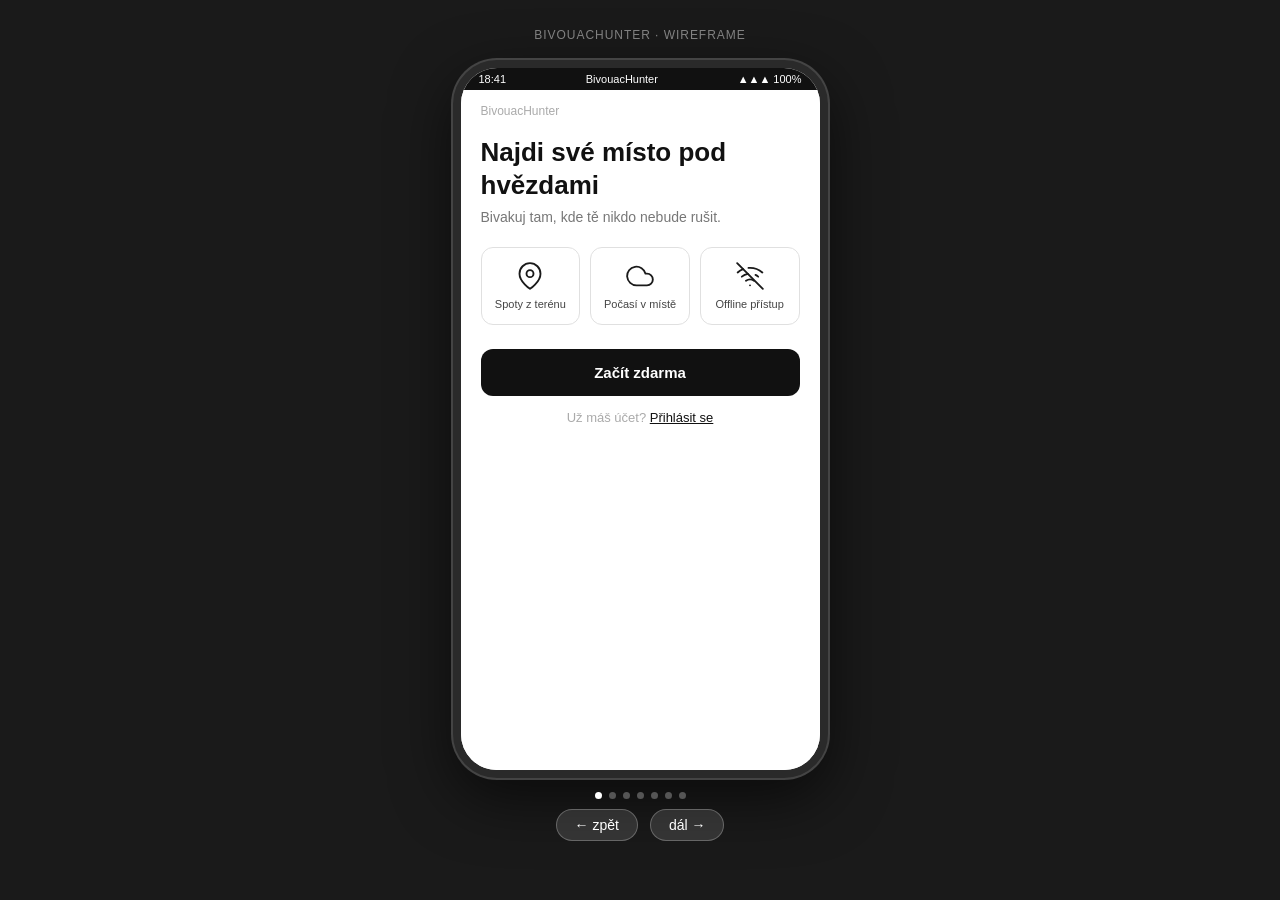
==== index.html @ 7c3c5cc4 "Add index.html for GitHub Pages" ====
<!DOCTYPE html>
<html lang="cs">
<head>
<meta charset="utf-8">
<meta name="viewport" content="width=device-width, initial-scale=1.0, maximum-scale=1.0, user-scalable=no">
<title>BivouacHunter – wireframe</title>
<style>
:root{--map-bg:url("[data-uri]");}

*{box-sizing:border-box;margin:0;padding:0;font-family:-apple-system,BlinkMacSystemFont,sans-serif;}
body{background:#1a1a1a;display:flex;flex-direction:column;align-items:center;padding:28px 16px 40px;}
h1{color:#fff;font-size:12px;font-weight:400;letter-spacing:.08em;text-transform:uppercase;margin-bottom:18px;opacity:.45;}
.phone{width:375px;border-radius:44px;border:8px solid #2a2a2a;box-shadow:0 0 0 2px #444,0 20px 60px rgba(0,0,0,.6);overflow:hidden;background:#fff;}
.sb{background:#111;color:#fff;font-size:11px;display:flex;justify-content:space-between;padding:5px 18px;}
.wrap{overflow:hidden;width:359px;height:680px;position:relative;}
.slides{position:relative;width:359px;height:680px;}
.sl{width:359px;height:680px;position:absolute;top:0;left:0;overflow:hidden;background:#fff;opacity:0;pointer-events:none;transition:opacity .3s ease;}
/* bottom nav */
.bnav{position:absolute;bottom:0;left:0;right:0;background:rgba(255,255,255,.97);backdrop-filter:blur(8px);border-top:.5px solid #e0e0e0;display:flex;justify-content:space-around;align-items:center;padding:8px 0 16px;z-index:50;}
.ni{display:flex;flex-direction:column;align-items:center;gap:3px;font-size:10px;color:#bbb;cursor:pointer;}
.ni.active{color:#1a1a1a;}
.ni svg{stroke:currentColor;fill:none;}
/* S1 onboarding */
.tbar{padding:14px 20px 0;font-size:12px;color:#aaa;}
.hero{font-size:26px;font-weight:700;color:#111;padding:18px 20px 8px;line-height:1.25;}
.sub{font-size:14px;color:#777;padding:0 20px 22px;}
.fcards{display:flex;gap:10px;padding:0 20px 24px;}
.fc{flex:1;border:.5px solid #e0e0e0;border-radius:12px;padding:14px 10px;display:flex;flex-direction:column;align-items:center;gap:8px;font-size:11px;color:#444;text-align:center;}
.fc svg{stroke:#1a1a1a;fill:none;stroke-width:1.6;stroke-linecap:round;stroke-linejoin:round;}
.bmain{margin:0 20px;background:#111;color:#fff;border-radius:12px;padding:15px;text-align:center;font-size:15px;font-weight:600;cursor:pointer;}
.lhint{text-align:center;font-size:13px;color:#aaa;padding:14px;}
.lhint a{color:#111;text-decoration:underline;cursor:pointer;}
/* S2 registrace */
.shd{padding:16px 20px 6px;display:flex;align-items:center;gap:10px;}
.shd svg{stroke:#1a1a1a;fill:none;stroke-width:1.6;stroke-linecap:round;stroke-linejoin:round;cursor:pointer;}
.stitle{font-size:22px;font-weight:700;color:#111;padding:4px 20px 6px;}
.shint{font-size:13px;color:#888;padding:0 20px 16px;}
.fi{margin:0 20px 12px;}
.fi label{font-size:11px;color:#888;display:block;margin-bottom:4px;}
.fi input{width:100%;border:.5px solid #ddd;border-radius:10px;padding:11px 14px;font-size:14px;color:#111;background:#fafafa;}
.divd{display:flex;align-items:center;gap:10px;margin:12px 20px;font-size:12px;color:#bbb;}
.divd::before,.divd::after{content:'';flex:1;height:.5px;background:#e8e8e8;}
.bgoog{margin:0 20px;border:.5px solid #ddd;border-radius:12px;padding:12px;text-align:center;font-size:14px;color:#333;cursor:pointer;}
/* S3 mapa */
.mbg{position:absolute;inset:0;background-image:url('[data-uri]');background-size:cover;background-position:center;}
.radar-layer{position:absolute;inset:0;pointer-events:none;display:none;z-index:4;background-image:url('[data-uri]');background-size:cover;background-position:center;opacity:0.75;}
.vetr-layer{position:absolute;inset:0;pointer-events:none;display:none;z-index:4;overflow:hidden;}
.vetr-layer svg{position:absolute;inset:0;width:100%;height:100%;}
@keyframes flow{0%{stroke-dashoffset:60}100%{stroke-dashoffset:0}}
.fl{stroke:rgba(255,255,255,0.55);stroke-width:1.2;fill:none;stroke-dasharray:8 52;animation:flow 1.8s linear infinite;}
.ibtn{width:34px;height:34px;border-radius:50%;background:#fff;border:.5px solid #ddd;display:flex;align-items:center;justify-content:center;font-size:15px;cursor:pointer;}
.lbtn{position:absolute;top:8px;left:12px;background:#fff;border:.5px solid #ccc;border-radius:8px;padding:5px 10px;font-size:12px;cursor:pointer;display:flex;align-items:center;gap:5px;box-shadow:0 2px 6px rgba(0,0,0,.12);z-index:10;}
.lpanel{position:absolute;top:90px;left:12px;background:#fff;border:.5px solid #ccc;border-radius:10px;padding:8px 12px;width:190px;z-index:20;box-shadow:0 4px 12px rgba(0,0,0,.15);display:none;}
.lpanel.open{display:block;}
.lr{display:flex;align-items:center;gap:8px;padding:5px 0;border-bottom:.5px solid #eee;font-size:12px;color:#333;}
.lr:last-child{border-bottom:none;}
.lr label{flex:1;cursor:pointer;}
.ld{width:10px;height:10px;border-radius:2px;flex-shrink:0;}
.sos{position:absolute;bottom:158px;right:12px;background:#c0392b;color:#fff;font-size:12px;font-weight:700;padding:8px 14px;border-radius:20px;box-shadow:0 2px 8px rgba(192,57,43,.5);cursor:pointer;z-index:10;}
.sm{position:absolute;width:18px;height:18px;background:#2d7a2d;border-radius:3px;border:2.5px solid #fff;cursor:pointer;box-shadow:0 2px 6px rgba(0,0,0,.3);z-index:5;transition:transform .1s;}
.sm:hover,.sm.active{transform:scale(1.25);filter:brightness(.75);}
.hm{position:absolute;width:20px;height:20px;background:#c0392b;border-radius:50%;border:2px solid #fff;display:none;align-items:center;justify-content:center;color:#fff;font-size:13px;font-weight:700;box-shadow:0 2px 6px rgba(0,0,0,.3);z-index:5;}
.chips{position:absolute;bottom:70px;left:0;right:0;padding:0 12px;display:flex;gap:6px;overflow-x:auto;z-index:10;}
.chips::-webkit-scrollbar{display:none;}
.ch{background:#fff;border:.5px solid #ccc;border-radius:16px;padding:5px 11px;font-size:11px;white-space:nowrap;box-shadow:0 1px 4px rgba(0,0,0,.1);cursor:pointer;display:flex;align-items:center;gap:4px;}
.ch.active{background:#2c2c2a;color:#fff;border-color:#2c2c2a;}
.chd{width:7px;height:7px;border-radius:50%;background:#2d7a2d;}

/* SOS bottom sheet */
.sos-sheet{position:absolute;bottom:0;left:0;right:0;background:#fff;border-radius:18px 18px 0 0;box-shadow:0 -6px 32px rgba(0,0,0,.28);z-index:60;transform:translateY(100%);transition:transform .3s cubic-bezier(.4,0,.2,1);}
.sos-sheet.open{transform:translateY(0);}
.sos-overlay{position:absolute;inset:0;background:rgba(0,0,0,.35);z-index:55;display:none;}
.sos-overlay.open{display:block;}
.sos-handle{width:36px;height:4px;background:#ddd;border-radius:2px;margin:10px auto 0;}
.sos-head{padding:12px 20px 4px;text-align:center;}
.sos-title{font-size:17px;font-weight:700;color:#c0392b;}
.sos-sub{font-size:12px;color:#888;margin-top:2px;}
.sos-contact{background:#fef3f3;border-radius:10px;margin:10px 16px 0;padding:10px 14px;display:flex;align-items:center;gap:10px;border:.5px solid #f5c6c6;}
.sos-contact-icon{font-size:22px;}
.sos-contact-text{font-size:12px;color:#555;line-height:1.45;}
.sos-contact-name{font-weight:700;color:#222;font-size:13px;}
.sos-actions{display:flex;flex-direction:column;gap:10px;padding:14px 16px 12px;}
.sos-btn{border-radius:14px;padding:14px 16px;display:flex;align-items:center;gap:14px;cursor:pointer;border:none;width:100%;text-align:left;}
.sos-btn-primary{background:#c0392b;color:#fff;}
.sos-btn-secondary{background:#f2f2f4;color:#1a1a1a;}
.sos-btn-icon{font-size:22px;flex-shrink:0;}
.sos-btn-content{}
.sos-btn-title{font-size:14px;font-weight:700;}
.sos-btn-desc{font-size:11px;opacity:.72;margin-top:1px;}
.sos-close{text-align:center;padding:0 16px 16px;}
.sos-close-btn{font-size:13px;color:#888;cursor:pointer;padding:8px 20px;border:.5px solid #e0e0e0;border-radius:20px;display:inline-block;}

/* S4 spot detail */
.mbgd{position:absolute;inset:0;background-image:var(--map-bg);background-size:cover;background-position:center;filter:brightness(.7);}
.sheet{position:absolute;bottom:138px;left:0;right:0;background:#fff;border-radius:18px 18px 0 0;box-shadow:0 -4px 24px rgba(0,0,0,.2);z-index:40;padding:0 0 8px;overflow-y:auto;max-height:460px;scrollbar-width:none;-ms-overflow-style:none;}
.sheet::-webkit-scrollbar{display:none;}
.shandle{width:36px;height:4px;background:#ddd;border-radius:2px;margin:10px auto 0;}
.shdr{padding:10px 16px 8px;}
.sco{font-size:14px;font-weight:700;color:#1a1a1a;display:flex;align-items:center;gap:8px;flex-wrap:wrap;}
.stp{font-size:12px;color:#888;}
.vb{width:28px;height:28px;border-radius:50%;background:#2563eb;color:#fff;font-size:11px;font-weight:700;display:flex;align-items:center;justify-content:center;margin-left:auto;flex-shrink:0;}
.ste{padding:0 16px 10px;border-bottom:.5px solid #eee;font-size:13px;color:#333;line-height:1.75;}
.swe{padding:10px 16px;border-bottom:.5px solid #eee;}
.wr{display:flex;align-items:center;font-size:12px;color:#333;padding:3px 0;gap:2px;}
.wt{color:#2a7a2a;width:36px;flex-shrink:0;}
.wi{width:22px;text-align:center;font-size:14px;}
.wtp{width:36px;}
.ww{flex:1;font-size:11px;color:#555;}
.wp{font-size:11px;color:#555;}
.slg{padding:10px 16px 6px;border-bottom:.5px solid #eee;display:flex;align-items:flex-start;gap:8px;font-size:12px;color:#333;line-height:1.5;}
.ll{color:#2563eb;text-decoration:underline;}
.slope-ideal{color:#1a6b1a;font-weight:600;}
.slope-good{color:#4a9a2a;font-weight:600;}
.slope-emergency{color:#8a8a00;font-weight:600;}
.sac{padding:10px 16px 0;display:flex;align-items:center;gap:8px;}
.bsave{font-size:13px;color:#2563eb;cursor:pointer;text-decoration:underline;}
.bback{margin-left:auto;font-size:12px;color:#888;cursor:pointer;padding:4px 10px;border:.5px solid #ddd;border-radius:6px;}
/* S5 profil */
.s5bg{background:#fafafa;}
.phdr{background:#fff;padding:20px 20px 16px;border-bottom:.5px solid #eee;}
.avrow{display:flex;align-items:center;gap:14px;margin-bottom:6px;}
.av{width:56px;height:56px;border-radius:50%;background:#2563eb;color:#fff;font-size:20px;font-weight:700;display:flex;align-items:center;justify-content:center;}
.pname{font-size:18px;font-weight:700;color:#111;}
.psub{font-size:13px;color:#888;}
.psec{background:#fff;margin-top:10px;border-top:.5px solid #eee;border-bottom:.5px solid #eee;}
.mi{display:flex;align-items:center;gap:12px;padding:13px 20px;border-bottom:.5px solid #f0f0f0;font-size:14px;color:#222;cursor:pointer;}
.mi:last-child{border-bottom:none;}
.mi svg{stroke:#888;fill:none;stroke-width:1.6;stroke-linecap:round;stroke-linejoin:round;flex-shrink:0;}
.mi .ar{margin-left:auto;color:#ccc;font-size:16px;}
.miout{color:#c0392b;}
.miout svg{stroke:#c0392b;}
/* nav dots */
.dots{display:flex;gap:7px;margin-top:14px;}
.d{width:7px;height:7px;border-radius:50%;background:#555;cursor:pointer;transition:background .2s;}
.d.active{background:#fff;}
.arrows{display:flex;gap:12px;margin-top:10px;}
.ar2{background:rgba(255,255,255,.12);border:.5px solid rgba(255,255,255,.25);color:#fff;font-size:14px;padding:7px 18px;border-radius:20px;cursor:pointer;}
.ar2:hover{background:rgba(255,255,255,.22);}

/* S3 počasí */
.wx-sl{background:#f8f9fa;}
.wx-hdr{padding:14px 16px 6px;background:#fff;border-bottom:.5px solid #eee;}
.wx-title{font-size:17px;font-weight:700;color:#111;}
.wx-loc{font-size:12px;color:#888;margin-top:2px;}
.wx-section-title{font-size:12px;font-weight:700;color:#555;text-transform:uppercase;letter-spacing:.05em;padding:10px 16px 4px;}
.wx-scroll{overflow-x:hidden;overflow-y:auto;max-height:280px;margin:0 16px;border-radius:10px;border:.5px solid #e0e0e0;background:#fff;}
.wx-row{display:grid;grid-template-columns:52px 32px 32px 28px 1fr;align-items:center;padding:5px 8px;border-bottom:.5px solid #f0f0f0;font-size:12px;}
.wx-row:last-child{border-bottom:none;}
.wx-head{background:#f5f5f5;font-size:11px;font-weight:600;color:#888;}
.wx-time{color:#555;font-weight:600;}
.wx-rain{color:#888;}
.wx-rain-yes{color:#2563eb;font-weight:700;}
.wx-wind{color:#555;font-size:11px;}
.wx-alt-table{margin:0 16px 8px;border-radius:10px;border:.5px solid #e0e0e0;overflow:hidden;background:#fff;}
.wx-alt-head{display:grid;grid-template-columns:70px 36px 60px 56px 1fr;padding:5px 10px;background:#f5f5f5;font-size:11px;font-weight:600;color:#888;}
.wx-alt-row{display:grid;grid-template-columns:70px 36px 60px 56px 1fr;padding:7px 10px;border-top:.5px solid #f0f0f0;font-size:12px;align-items:center;}
.wx-alt-elev{font-weight:700;color:#333;}
.wx-alt-cell{color:#555;}
.wx-cond{font-size:11px;font-weight:600;}
.wx-cond-warn{color:#8a8a00;}
.wx-cond-ok{color:#4a9a2a;}
.wx-cond-good{color:#1a6b1a;}

/* Filtr panel */
.flt-panel{position:absolute;bottom:56px;left:0;right:0;background:rgba(255,255,255,.96);backdrop-filter:blur(8px);border-top:.5px solid #ddd;padding:8px 10px 6px;z-index:10;}
.flt-label{font-size:9px;font-weight:700;letter-spacing:.1em;text-transform:uppercase;color:#999;margin-bottom:5px;}
.flt-grid{display:grid;grid-template-columns:1fr 1fr 1fr;gap:5px;}
.flt-item{position:relative;}
.flt-select{width:100%;appearance:none;-webkit-appearance:none;background:#f2f2f2;border:.5px solid #ddd;border-radius:8px;padding:5px 22px 5px 8px;font-size:11px;color:#333;cursor:pointer;background-image:url("data:image/svg+xml,%3Csvg xmlns='http://www.w3.org/2000/svg' width='10' height='6' viewBox='0 0 10 6'%3E%3Cpath d='M1 1l4 4 4-4' stroke='%23999' stroke-width='1.5' fill='none' stroke-linecap='round'/%3E%3C/svg%3E");background-repeat:no-repeat;background-position:right 7px center;}
.flt-select:focus{outline:none;border-color:#888;background-color:#e8e8e8;}
.flt-select.active{background-color:#1a1a1a;color:#fff;border-color:#1a1a1a;background-image:url("data:image/svg+xml,%3Csvg xmlns='http://www.w3.org/2000/svg' width='10' height='6' viewBox='0 0 10 6'%3E%3Cpath d='M1 1l4 4 4-4' stroke='%23fff' stroke-width='1.5' fill='none' stroke-linecap='round'/%3E%3C/svg%3E");}
/* POI markery */
.poi-marker{position:absolute;font-size:20px;z-index:6;cursor:pointer;filter:drop-shadow(0 1px 3px rgba(0,0,0,.4));transform:translate(-50%,-50%);}

.vb-close{width:28px;height:28px;border-radius:50%;background:#f0f0f0;color:#555;font-size:14px;display:flex;align-items:center;justify-content:center;margin-left:auto;flex-shrink:0;cursor:pointer;}
.vb-close:hover{background:#e0e0e0;}
.bsave-btn{background:#1a1a1a;color:#fff;border:none;border-radius:10px;padding:8px 18px;font-size:13px;font-weight:600;cursor:pointer;}
.bsave-btn:hover{background:#333;}

/* Uložené */
.ul-sl{background:#f8f9fa;overflow-y:auto;}
.ul-hdr{display:flex;align-items:center;gap:10px;padding:14px 16px 10px;background:#fff;border-bottom:.5px solid #eee;}
.ul-title{font-size:17px;font-weight:700;color:#111;}
.ul-item{background:#fff;border-bottom:.5px solid #eee;}
.ul-row{display:flex;align-items:center;padding:13px 16px;cursor:pointer;gap:10px;}
.ul-info{flex:1;}
.ul-name{font-size:14px;font-weight:600;color:#111;}
.ul-edit{font-size:12px;cursor:pointer;opacity:.5;margin-left:4px;}
.ul-coords{font-size:11px;color:#888;margin-top:2px;}
.ul-arrow{font-size:18px;color:#ccc;transition:transform .2s;}
.ul-arrow.open{transform:rotate(90deg);}
.ul-detail{padding:0 16px 14px;border-top:.5px solid #f0f0f0;}
.ul-data{font-size:12px;color:#444;line-height:1.8;padding:10px 0 8px;}
.ul-note-label,.ul-photos-label{font-size:11px;font-weight:700;color:#888;text-transform:uppercase;letter-spacing:.06em;margin-bottom:5px;}
.ul-note{width:100%;border:.5px solid #ddd;border-radius:8px;padding:8px 10px;font-size:13px;color:#333;resize:none;height:64px;background:#fafafa;margin-bottom:12px;}
.ul-note:focus{outline:none;border-color:#888;}
.ul-photos{display:flex;gap:8px;flex-wrap:wrap;margin-bottom:4px;}
.ul-photo{width:64px;height:64px;border-radius:8px;background:#e8e8e8;display:flex;align-items:center;justify-content:center;font-size:24px;cursor:pointer;border:.5px solid #ddd;}
.ul-photo-add{color:#bbb;font-size:22px;border-style:dashed;}
.ul-lightbox{position:absolute;inset:0;background:rgba(0,0,0,.85);z-index:80;display:none;align-items:center;justify-content:center;}
.ul-lightbox.open{display:flex;}
.ul-lb-inner{text-align:center;}
.ul-lb-img{width:260px;height:260px;background:#333;border-radius:12px;display:flex;align-items:center;justify-content:center;font-size:64px;margin-bottom:12px;}
.ul-lb-close{color:#fff;font-size:13px;opacity:.7;cursor:pointer;}
.wx-disclaimer{font-size:11px;color:#999;padding:6px 16px 10px;line-height:1.5;}
.bvisit-btn{background:#f0f0f0;color:#333;border:none;border-radius:10px;padding:8px 18px;font-size:13px;font-weight:600;cursor:pointer;margin-left:8px;}
.bvisit-btn:hover{background:#e0e0e0;}

.hs-overlay{position:absolute;inset:0;background:rgba(0,0,0,.35);z-index:55;display:none;}
.hs-overlay.open{display:block;}
.hs-sheet{position:absolute;bottom:0;left:0;right:0;background:#fff;border-radius:18px 18px 0 0;box-shadow:0 -6px 32px rgba(0,0,0,.2);z-index:60;transform:translateY(100%);transition:transform .3s cubic-bezier(.4,0,.2,1);}
.hs-sheet.open{transform:translateY(0);}
.hs-head{display:flex;align-items:center;gap:12px;padding:12px 20px 8px;}
.hs-icon{font-size:28px;}
.hs-name{font-size:15px;font-weight:700;color:#111;}
.hs-dist{font-size:12px;color:#888;margin-top:2px;}
.hs-body{padding:4px 20px 12px;border-bottom:.5px solid #eee;}
.hs-row{display:flex;justify-content:space-between;padding:6px 0;font-size:13px;border-bottom:.5px solid #f5f5f5;}
.hs-row:last-child{border-bottom:none;}
.hs-label{color:#888;}
.hs-val{color:#222;font-weight:500;text-align:right;}
.hs-actions{display:flex;gap:10px;padding:12px 16px;}
.hs-btn-nav{flex:1;background:#1a1a1a;color:#fff;border:none;border-radius:12px;padding:12px;font-size:13px;font-weight:600;cursor:pointer;}
.hs-btn-call{flex:1;background:#f0f0f0;color:#333;border:none;border-radius:12px;padding:12px;font-size:13px;font-weight:600;cursor:pointer;}
.wx-loc-area{font-size:13px;font-weight:600;color:#333;margin-top:2px;}

.set-hdr{display:flex;align-items:center;gap:10px;padding:14px 16px 10px;background:#fff;border-bottom:.5px solid #eee;}
.set-back{font-size:22px;color:#555;cursor:pointer;line-height:1;}
.set-title{font-size:17px;font-weight:700;color:#111;}
.set-section-label{font-size:10px;font-weight:700;letter-spacing:.08em;color:#999;padding:12px 16px 4px;text-transform:uppercase;}
.set-mi{flex-direction:row;align-items:center;}
.set-item-content{flex:1;margin-left:2px;}
.set-item-label{font-size:14px;color:#111;}
.set-item-val{font-size:11px;color:#888;margin-top:2px;}
.ul-section-label{font-size:10px;font-weight:700;letter-spacing:.08em;color:#999;padding:12px 16px 4px;text-transform:uppercase;background:#f8f9fa;}




}


@media (max-width: 768px) {
  html, body { margin:0; padding:0 !important; background:#fff; display:block !important; overflow:hidden; height:100%; }
  h1 { display:none; }
  .phone { width:100vw !important; height:100vh !important; border:none !important; border-radius:0 !important; box-shadow:none !important; position:fixed !important; top:0; left:0; }
  .wrap { width:100vw !important; height:100vh !important; }
  .slides { width:100vw !important; height:100vh !important; }
  .sl { width:100vw !important; min-width:100vw !important; height:100vh !important; }
  .controls { display:none !important; }
  .dots { display:none !important; }
  /* Mapa se přizpůsobí – bnav (56px) + flt-panel (82px) = 138px */
  .mbg { height:calc(100vh - 138px) !important; }
}
</style>
</head>
<body>
<h1>BivouacHunter · wireframe</h1>
<div class="phone">
  <div class="sb"><span>18:41</span><span>BivouacHunter</span><span>▲▲▲ 100%</span></div>
  <div class="wrap">
  <div class="slides" id="slides">

  <!-- 1. ONBOARDING -->
  <div class="sl">
    <div class="tbar">BivouacHunter</div>
    <div class="hero">Najdi své místo pod hvězdami</div>
    <p class="sub">Bivakuj tam, kde tě nikdo nebude rušit.</p>
    <div class="fcards">
      <div class="fc"><svg width="28" height="28" viewBox="0 0 24 24"><path d="M21 10c0 7-9 13-9 13S3 17 3 10a9 9 0 0 1 18 0z"/><circle cx="12" cy="10" r="3"/></svg>Spoty z terénu</div>
      <div class="fc"><svg width="28" height="28" viewBox="0 0 24 24"><path d="M18 10h-1.26A8 8 0 1 0 9 20h9a5 5 0 0 0 0-10z"/></svg>Počasí v místě</div>
      <div class="fc"><svg width="28" height="28" viewBox="0 0 24 24"><line x1="1" y1="1" x2="23" y2="23"/><path d="M16.72 11.06A10.94 10.94 0 0 1 19 12.55"/><path d="M5 12.55a10.94 10.94 0 0 1 5.17-2.39"/><path d="M10.71 5.05A16 16 0 0 1 22.56 9"/><path d="M1.42 9a15.91 15.91 0 0 1 4.7-2.88"/><path d="M8.53 16.11a6 6 0 0 1 6.95 0"/><line x1="12" y1="20" x2="12.01" y2="20"/></svg>Offline přístup</div>
    </div>
    <div class="bmain" onclick="goTo(1)">Začít zdarma</div>
    <p class="lhint">Už máš účet? <a onclick="goTo(1)">Přihlásit se</a></p>
    
  </div>

  <!-- 2. REGISTRACE -->
  <div class="sl">
    <div class="shd"><svg width="22" height="22" viewBox="0 0 24 24" onclick="goTo(0)"><polyline points="15 18 9 12 15 6"/></svg></div>
    <div class="stitle">Vytvoř si účet</div>
    <p class="shint">Pár sekund a jsi na cestě za místem.</p>
    <div class="fi"><label>E-MAIL</label><input type="text" placeholder="vas@email.cz"></div>
    <div class="fi"><label>HESLO</label><input type="password" placeholder="••••••••"></div>
    <div class="fi"><label>HESLO ZNOVU</label><input type="password" placeholder="••••••••"></div>
    <div class="bmain" onclick="goTo(4)">Vytvořit účet</div>
    <div class="divd">nebo</div>
    <div class="bgoog">Registrovat přes Google</div>
    <p class="lhint">Máte již účet? <a onclick="goTo(3)">Přihlásit se</a></p>
    
  </div>



  <!-- 2. ULOŽENÉ -->
  <div class="sl ul-sl">
    <div class="ul-hdr">
      <div class="set-back" onclick="goTo(6)">‹</div>
      <div class="ul-title">Moje spoty</div>
    </div>

    <div class="ul-section-label">ULOŽENÉ</div>
    <!-- Item 1 -->
    <div class="ul-item" id="uli-0">
      <div class="ul-row" onclick="toggleUl(0)">
        <div class="ul-info">
          <div class="ul-name" id="uln-0">Alpská louka <span class="ul-edit" onclick="editName(event,0)">✏️</span></div>
          <div class="ul-coords">46.9421°N, 11.9834°E · Rakousko</div>
        </div>
        <div class="ul-arrow" id="ula-0">›</div>
      </div>
      <div class="ul-detail" id="uld-0" style="display:none;">
        <div class="ul-data">Nadmořská výška: 2638 m<br>Sklon terénu: <span style="color:#4a9a2a;font-weight:600;">4° (mírný = vhodný)</span><br>Orientace svahu: JV<br>Vzdálenost od pěšiny: 320 m<br>Pramen: 480 m<br>Typ terénu: alpská louka<br>Legislativa: povoleno</div>
        <div class="ul-note-label">Moje poznámka</div>
        <textarea class="ul-note" placeholder="Přidej poznámku..."></textarea>
        <div class="ul-photos-label">Fotky</div>
        <div class="ul-photos">
          <div class="ul-photo" onclick="openLightbox(0)">🏔</div>
          <div class="ul-photo" onclick="openLightbox(1)">🌄</div>
          <div class="ul-photo ul-photo-add">＋</div>
        </div>
      </div>
    </div>

    <!-- Item 2 -->
    <div class="ul-item" id="uli-1">
      <div class="ul-row" onclick="toggleUl(1)">
        <div class="ul-info">
          <div class="ul-name" id="uln-1">Travnatý hřeben <span class="ul-edit" onclick="editName(event,1)">✏️</span></div>
          <div class="ul-coords">46.9318°N, 12.0041°E · Itálie</div>
        </div>
        <div class="ul-arrow" id="ula-1">›</div>
      </div>
      <div class="ul-detail" id="uld-1" style="display:none;">
        <div class="ul-data">Nadmořská výška: 2710 m<br>Sklon terénu: <span style="color:#8a8a00;font-weight:600;">6° (výrazný = nouzový)</span><br>Orientace svahu: SV<br>Vzdálenost od pěšiny: 80 m<br>Pramen: 1200 m<br>Typ terénu: travnatý hřeben<br>Legislativa: max. 1 noc</div>
        <div class="ul-note-label">Moje poznámka</div>
        <textarea class="ul-note" placeholder="Přidej poznámku..."></textarea>
        <div class="ul-photos-label">Fotky</div>
        <div class="ul-photos">
          <div class="ul-photo ul-photo-add">＋</div>
        </div>
      </div>
    </div>

    <!-- Item 3 -->
    <div class="ul-item" id="uli-2">
      <div class="ul-row" onclick="toggleUl(2)">
        <div class="ul-info">
          <div class="ul-name" id="uln-2">Kotlina u lesa <span class="ul-edit" onclick="editName(event,2)">✏️</span></div>
          <div class="ul-coords">46.9205°N, 12.0112°E · Itálie</div>
        </div>
        <div class="ul-arrow" id="ula-2">›</div>
      </div>
      <div class="ul-detail" id="uld-2" style="display:none;">
        <div class="ul-data">Nadmořská výška: 2540 m<br>Sklon terénu: <span style="color:#1a6b1a;font-weight:600;">2° (rovný = ideální)</span><br>Orientace svahu: J<br>Vzdálenost od pěšiny: 650 m<br>Pramen: 200 m<br>Typ terénu: chráněná kotlina, les smíšený<br>Legislativa: povoleno</div>
        <div class="ul-note-label">Moje poznámka</div>
        <textarea class="ul-note" placeholder="Přidej poznámku..."></textarea>
        <div class="ul-photos-label">Fotky</div>
        <div class="ul-photos">
          <div class="ul-photo" onclick="openLightbox(2)">🌲</div>
          <div class="ul-photo ul-photo-add">＋</div>
        </div>
      </div>
    </div>


    <div class="ul-section-label">NAVŠTÍVENÉ</div>
    <!-- Item 4 - navštívené -->
    <div class="ul-item" id="uli-3">
      <div class="ul-row" onclick="toggleUl(3)">
        <div class="ul-info">
          <div class="ul-name" id="uln-3">Louka pod Luzným <span class="ul-edit" onclick="editName(event,3)">✏️</span></div>
          <div class="ul-coords">49.0412°N, 13.4521°E · Česko</div>
        </div>
        <div class="ul-arrow" id="ula-3">›</div>
      </div>
      <div class="ul-detail" id="uld-3" style="display:none;">
        <div class="ul-data">Nadmořská výška: 1210 m<br>Sklon terénu: <span style="color:#1a6b1a;font-weight:600;">3° (rovný = ideální)</span><br>Orientace svahu: J<br>Vzdálenost od pěšiny: 120 m<br>Pramen: 350 m<br>Typ terénu: horská louka, smrčina<br>Legislativa: povoleno</div>
        <div class="ul-note-label">Moje poznámka</div>
        <textarea class="ul-note" placeholder="Přidej poznámku...">Krásný výhled na Luzný, ticho, žádní lidi. Příště vzít víc vody.</textarea>
        <div class="ul-photos-label">Fotky</div>
        <div class="ul-photos">
          <div class="ul-photo" onclick="openLightbox(3)">🌲</div>
          <div class="ul-photo" onclick="openLightbox(4)">🌄</div>
          <div class="ul-photo ul-photo-add">＋</div>
        </div>
      </div>
    </div>

    <!-- Lightbox -->
    <div class="ul-lightbox" id="ulLightbox" onclick="closeLightbox()">
      <div class="ul-lb-inner">
        <div class="ul-lb-img" id="ulLbImg"></div>
        <div class="ul-lb-close">✕ zavřít</div>
      </div>
    </div>

    <div class="bnav"><div class="ni" onclick="goTo(4)"><svg width="22" height="22" viewBox="0 0 24 24" fill="none" stroke="currentColor" stroke-width="1.6" stroke-linecap="round" stroke-linejoin="round"><polygon points="3 6 9 3 15 6 21 3 21 18 15 21 9 18 3 21"/><line x1="9" y1="3" x2="9" y2="18"/><line x1="15" y1="6" x2="15" y2="21"/></svg><span>mapa</span></div><div class="ni active" onclick="goTo(2)"><svg width="22" height="22" viewBox="0 0 24 24" fill="none" stroke="currentColor" stroke-width="1.6" stroke-linecap="round" stroke-linejoin="round"><path d="M20.84 4.61a5.5 5.5 0 0 0-7.78 0L12 5.67l-1.06-1.06a5.5 5.5 0 0 0-7.78 7.78l1.06 1.06L12 21.23l7.78-7.78 1.06-1.06a5.5 5.5 0 0 0 0-7.78z"/></svg><span>uložené</span></div><div class="ni" onclick="goTo(3)"><svg width="22" height="22" viewBox="0 0 24 24" fill="none" stroke="currentColor" stroke-width="1.6" stroke-linecap="round" stroke-linejoin="round"><path d="M18 10h-1.26A8 8 0 1 0 9 20h9a5 5 0 0 0 0-10z"/></svg><span>počasí</span></div><div class="ni" onclick="goTo(6)"><svg width="22" height="22" viewBox="0 0 24 24" fill="none" stroke="currentColor" stroke-width="1.6" stroke-linecap="round" stroke-linejoin="round"><path d="M20 21v-2a4 4 0 0 0-4-4H8a4 4 0 0 0-4 4v2"/><circle cx="12" cy="7" r="4"/></svg><span>profil</span></div></div>
  </div>

  <!-- 3. POČASÍ -->
  <div class="sl wx-sl">
    <div class="wx-hdr">
      <div class="wx-title">Počasí v okolí</div>
      <div class="wx-loc-area">📍 Mölltal / Hohe Tauern, Rakousko</div>
      <div class="wx-loc">46.9318°N, 12.0041°E · aktuální poloha</div>
    </div>

    <div class="wx-section-title">Předpověď na 48 hodin</div>
    <div class="wx-scroll">
      <div class="wx-row wx-head">
        <div class="wx-cell">Čas</div><div class="wx-cell">☁️</div><div class="wx-cell">°C</div><div class="wx-cell">🌧</div><div class="wx-cell">💨</div>
      </div>
      <div class="wx-row"><div class="wx-cell wx-time" id="wxt-0"></div><div class="wx-cell">⛅</div><div class="wx-cell">9</div><div class="wx-cell wx-rain">0</div><div class="wx-cell wx-wind">12 SZ</div></div>
      <div class="wx-row"><div class="wx-cell wx-time" id="wxt-1"></div><div class="wx-cell">🌤</div><div class="wx-cell">7</div><div class="wx-cell wx-rain">0</div><div class="wx-cell wx-wind">14 JJV</div></div>
      <div class="wx-row"><div class="wx-cell wx-time" id="wxt-2"></div><div class="wx-cell">☁️</div><div class="wx-cell">4</div><div class="wx-cell wx-rain">0</div><div class="wx-cell wx-wind">8 VJV</div></div>
      <div class="wx-row"><div class="wx-cell wx-time" id="wxt-3"></div><div class="wx-cell">🌑</div><div class="wx-cell">1</div><div class="wx-cell wx-rain">0</div><div class="wx-cell wx-wind">6 V</div></div>
      <div class="wx-row"><div class="wx-cell wx-time" id="wxt-4"></div><div class="wx-cell">🌑</div><div class="wx-cell">0</div><div class="wx-cell wx-rain">0</div><div class="wx-cell wx-wind">5 V</div></div>
      <div class="wx-row"><div class="wx-cell wx-time" id="wxt-5"></div><div class="wx-cell">🌤</div><div class="wx-cell">2</div><div class="wx-cell wx-rain">0</div><div class="wx-cell wx-wind">9 JV</div></div>
      <div class="wx-row"><div class="wx-cell wx-time" id="wxt-6"></div><div class="wx-cell">⛅</div><div class="wx-cell">6</div><div class="wx-cell wx-rain">0</div><div class="wx-cell wx-wind">11 J</div></div>
      <div class="wx-row"><div class="wx-cell wx-time" id="wxt-7"></div><div class="wx-cell">🌧</div><div class="wx-cell">8</div><div class="wx-cell wx-rain wx-rain-yes">2</div><div class="wx-cell wx-wind">16 Z</div></div>
      <div class="wx-row"><div class="wx-cell wx-time" id="wxt-8"></div><div class="wx-cell">🌧</div><div class="wx-cell">7</div><div class="wx-cell wx-rain wx-rain-yes">4</div><div class="wx-cell wx-wind">18 Z</div></div>
      <div class="wx-row"><div class="wx-cell wx-time" id="wxt-9"></div><div class="wx-cell">⛅</div><div class="wx-cell">6</div><div class="wx-cell wx-rain">1</div><div class="wx-cell wx-wind">12 ZJZ</div></div>
      <div class="wx-row"><div class="wx-cell wx-time" id="wxt-10"></div><div class="wx-cell">☁️</div><div class="wx-cell">4</div><div class="wx-cell wx-rain">0</div><div class="wx-cell wx-wind">8 J</div></div>
      <div class="wx-row"><div class="wx-cell wx-time" id="wxt-11"></div><div class="wx-cell">🌑</div><div class="wx-cell">2</div><div class="wx-cell wx-rain">0</div><div class="wx-cell wx-wind">6 JV</div></div>
      <div class="wx-row"><div class="wx-cell wx-time" id="wxt-12"></div><div class="wx-cell">🌑</div><div class="wx-cell">1</div><div class="wx-cell wx-rain">0</div><div class="wx-cell wx-wind">5 V</div></div>
      <div class="wx-row"><div class="wx-cell wx-time" id="wxt-13"></div><div class="wx-cell">🌤</div><div class="wx-cell">3</div><div class="wx-cell wx-rain">0</div><div class="wx-cell wx-wind">10 JV</div></div>
      <div class="wx-row"><div class="wx-cell wx-time" id="wxt-14"></div><div class="wx-cell">🌤</div><div class="wx-cell">7</div><div class="wx-cell wx-rain">0</div><div class="wx-cell wx-wind">13 JJZ</div></div>
      <div class="wx-row"><div class="wx-cell wx-time" id="wxt-15"></div><div class="wx-cell">⛅</div><div class="wx-cell">9</div><div class="wx-cell wx-rain">0</div><div class="wx-cell wx-wind">15 JZ</div></div>
    </div>

    <div class="wx-section-title" style="margin-top:10px;">Předpověď pro nadmořské výšky v okolí</div>
    <div class="wx-alt-table">
      <div class="wx-alt-head">
        <div class="wx-alt-cell"></div>
        <div class="wx-alt-cell">°C</div>
        <div class="wx-alt-cell">Vítr</div>
        <div class="wx-alt-cell">Srážky</div>
        <div class="wx-alt-cell">Podmínky</div>
      </div>
      <div class="wx-alt-row">
        <div class="wx-alt-cell wx-alt-elev">2 700 m</div>
        <div class="wx-alt-cell">−3°</div>
        <div class="wx-alt-cell">28 km/h</div>
        <div class="wx-alt-cell">sníh</div>
        <div class="wx-alt-cell wx-cond wx-cond-warn">⚠️ náročné</div>
      </div>
      <div class="wx-alt-row">
        <div class="wx-alt-cell wx-alt-elev">2 200 m</div>
        <div class="wx-alt-cell">2°</div>
        <div class="wx-alt-cell">18 km/h</div>
        <div class="wx-alt-cell">0 mm</div>
        <div class="wx-alt-cell wx-cond wx-cond-ok">✓ vhodné</div>
      </div>
      <div class="wx-alt-row">
        <div class="wx-alt-cell wx-alt-elev">1 700 m</div>
        <div class="wx-alt-cell">7°</div>
        <div class="wx-alt-cell">11 km/h</div>
        <div class="wx-alt-cell">0 mm</div>
        <div class="wx-alt-cell wx-cond wx-cond-good">✓✓ ideální</div>
      </div>
    </div>
    <div class="wx-disclaimer">ⓘ Podmínky jsou orientační v závislosti na výbavě.</div>

    <div class="bnav"><div class="ni" onclick="goTo(4)"><svg width="22" height="22" viewBox="0 0 24 24" fill="none" stroke="currentColor" stroke-width="1.6" stroke-linecap="round" stroke-linejoin="round"><polygon points="3 6 9 3 15 6 21 3 21 18 15 21 9 18 3 21"/><line x1="9" y1="3" x2="9" y2="18"/><line x1="15" y1="6" x2="15" y2="21"/></svg><span>mapa</span></div><div class="ni" onclick="goTo(2)"><svg width="22" height="22" viewBox="0 0 24 24" fill="none" stroke="currentColor" stroke-width="1.6" stroke-linecap="round" stroke-linejoin="round"><path d="M20.84 4.61a5.5 5.5 0 0 0-7.78 0L12 5.67l-1.06-1.06a5.5 5.5 0 0 0-7.78 7.78l1.06 1.06L12 21.23l7.78-7.78 1.06-1.06a5.5 5.5 0 0 0 0-7.78z"/></svg><span>uložené</span></div><div class="ni active" onclick="goTo(3)"><svg width="22" height="22" viewBox="0 0 24 24" fill="none" stroke="currentColor" stroke-width="1.6" stroke-linecap="round" stroke-linejoin="round"><path d="M18 10h-1.26A8 8 0 1 0 9 20h9a5 5 0 0 0 0-10z"/></svg><span>počasí</span></div><div class="ni" onclick="goTo(6)"><svg width="22" height="22" viewBox="0 0 24 24" fill="none" stroke="currentColor" stroke-width="1.6" stroke-linecap="round" stroke-linejoin="round"><path d="M20 21v-2a4 4 0 0 0-4-4H8a4 4 0 0 0-4 4v2"/><circle cx="12" cy="7" r="4"/></svg><span>profil</span></div></div>
  </div>

  <!-- 4. MAPA -->
  <div class="sl" id="smap" onclick="handleMapClick(event)">
    <div class="mbg"></div>
    <div class="radar-layer" id="rl"></div>
    <div class="vetr-layer" id="vl"><svg viewBox="0 0 375 620" preserveAspectRatio="xMidYMid slice"><line class="fl" x1="-440" y1="0" x2="260" y2="700" style="animation-delay:0.0s"/><line class="fl" x1="-396" y1="0" x2="304" y2="700" style="animation-delay:0.45s"/><line class="fl" x1="-330" y1="0" x2="370" y2="700" style="animation-delay:0.9s"/><line class="fl" x1="-242" y1="0" x2="458" y2="700" style="animation-delay:0.0s"/><line class="fl" x1="-154" y1="0" x2="546" y2="700" style="animation-delay:0.45s"/><line class="fl" x1="-66" y1="0" x2="634" y2="700" style="animation-delay:0.9s"/><line class="fl" x1="22" y1="0" x2="722" y2="700" style="animation-delay:0.0s"/><line class="fl" x1="110" y1="0" x2="810" y2="700" style="animation-delay:0.45s"/><line class="fl" x1="198" y1="0" x2="898" y2="700" style="animation-delay:0.9s"/><line class="fl" x1="286" y1="0" x2="986" y2="700" style="animation-delay:0.0s"/><line class="fl" x1="374" y1="0" x2="1074" y2="700" style="animation-delay:0.45s"/><line class="fl" x1="462" y1="0" x2="1162" y2="700" style="animation-delay:0.9s"/><line class="fl" x1="550" y1="0" x2="1250" y2="700" style="animation-delay:0.0s"/><line class="fl" x1="638" y1="0" x2="1338" y2="700" style="animation-delay:0.45s"/></svg></div>
    <div class="sm" id="sm1" style="left:28%;top:40%;background:#4a9a2a;" onclick="openSpot(event,0)"></div>
    <div class="sm" id="sm2" style="left:62%;top:49%;background:#8a8a00;" onclick="openSpot(event,1)"></div>
    <div class="sm" id="sm3" style="left:68%;top:63%;background:#1a6b1a;" onclick="openSpot(event,2)"></div>
    <div class="hm" id="hm1" style="left:42%;top:58%" onclick="openHS(event,0)">+</div>
    <div class="hm" id="hm2" style="left:75%;top:31%" onclick="openHS(event,1)">+</div>
    <div class="lbtn" onclick="toggleLP(event)">🗂 Vrstvy ▾</div>
    <div class="lpanel" id="lp">
      <div class="lr"><input type="checkbox" id="lS" checked onchange="rdS()"><label for="lS">Spoty na spaní</label><div class="ld" style="background:#2d7a2d;"></div></div>
      <div class="lr"><input type="checkbox" id="lR" onchange="rdR()"><label for="lR">Radar (srážky)</label><div class="ld" style="background:#0050b4;"></div></div>
      <div class="lr"><input type="checkbox" id="lV" onchange="rdV()"><label for="lV">Proudění vzduchu</label><div class="ld" style="background:#888;"></div></div>
      <div class="lr"><input type="checkbox" id="lH" onchange="rdH()"><label for="lH">Stanice hor. služby</label><div class="ld" style="background:#c0392b;"></div></div>
    </div>
    <div class="sos" onclick="openSOS(event)">🆘 SOS</div>

    <!-- Přístřešek marker -->
    <div class="poi-marker" id="poi-shelter" style="left:52%;top:44%;display:none;" title="Přístřešek Stutennock">🏠</div>
    <!-- Pramen marker -->
    <div class="poi-marker" id="poi-spring" style="left:38%;top:72%;display:none;" title="Pramen">💧</div>

    <!-- Filtr panel -->
    <div class="flt-panel" id="fltPanel">
      <div class="flt-label">AKTIVNÍ FILTR</div>
      <div class="flt-grid">
        <div class="flt-item" id="flt-sklon">
          <select id="sel-sklon" class="flt-select" onchange="applyFilters()">
            <option value="">sklon</option>
            <option value="4">sklon &lt; 4°</option>
            <option value="6">sklon &lt; 6°</option>
            <option value="10">sklon &lt; 10°</option>
          </select>
        </div>
        <div class="flt-item" id="flt-orient">
          <select id="sel-orient" class="flt-select" onchange="applyFilters()">
            <option value="">orientace</option>
            <option value="S">S</option>
            <option value="SV">SV</option>
            <option value="V">V</option>
            <option value="JV">JV</option>
            <option value="J">J</option>
            <option value="JZ">JZ</option>
            <option value="Z">Z</option>
            <option value="SZ">SZ</option>
          </select>
        </div>
        <div class="flt-item" id="flt-pesina">
          <select id="sel-pesina" class="flt-select" onchange="applyFilters()">
            <option value="">od pěšiny</option>
            <option value="500">do 500 m</option>
            <option value="1000">do 1 km</option>
            <option value="1500">do 1,5 km</option>
          </select>
        </div>
        <div class="flt-item" id="flt-pramen">
          <select id="sel-pramen" class="flt-select" onchange="applyFilters()">
            <option value="">pramen</option>
            <option value="500">do 500 m</option>
            <option value="1000">do 1 km</option>
            <option value="1500">do 1,5 km</option>
          </select>
        </div>
        <div class="flt-item" id="flt-pristresek">
          <select id="sel-pristresek" class="flt-select" onchange="applyFilters()">
            <option value="">přístřešek</option>
            <option value="500">do 500 m</option>
            <option value="1000">do 1 km</option>
            <option value="1500">do 1,5 km</option>
          </select>
        </div>
        <div class="flt-item" id="flt-leg">
          <select id="sel-leg" class="flt-select" onchange="applyFilters()">
            <option value="">legislativa</option>
            <option value="povoleno">povoleno</option>
            <option value="max1noc">max. 1 noc</option>
          </select>
        </div>
      </div>
    </div>


    <!-- HS bottom sheet -->
    <div class="hs-overlay" id="hsOverlay" onclick="closeHS()"></div>
    <div class="hs-sheet" id="hsSheet">
      <div class="sos-handle"></div>
      <div class="hs-head">
        <div class="hs-icon">🔴</div>
        <div>
          <div class="hs-name" id="hsName"></div>
          <div class="hs-dist" id="hsDist"></div>
        </div>
      </div>
      <div class="hs-body">
        <div class="hs-row"><span class="hs-label">Telefon</span><span class="hs-val" id="hsTel"></span></div>
        <div class="hs-row"><span class="hs-label">Adresa</span><span class="hs-val" id="hsAddr"></span></div>
        <div class="hs-row"><span class="hs-label">Souřadnice</span><span class="hs-val" id="hsCoords"></span></div>
      </div>
      <div class="hs-actions">
        <button class="hs-btn-nav" onclick="closeHS()">🧭 Navigovat</button>
        <button class="hs-btn-call" onclick="closeHS()">📞 Zavolat</button>
      </div>
      <div class="sos-close"><div class="sos-close-btn" onclick="closeHS()">Zavřít</div></div>
    </div>

    <!-- SOS overlay + bottom sheet -->
    <div class="sos-overlay" id="sosOverlay" onclick="closeSOS()"></div>
    <div class="sos-sheet" id="sosSheet">
      <div class="sos-handle"></div>
      <div class="sos-head">
        <div class="sos-title">🆘 Nouzová situace</div>
        <div class="sos-sub">Poloha: 46.9318°N, 12.0041°E · W3W: ///lišky.skály.hora</div>
      </div>
      <div class="sos-contact">
        <div class="sos-contact-icon">👤</div>
        <div class="sos-contact-text">
          <div class="sos-contact-name">Nouzový kontakt: Jana Nováková</div>
          +420 777 123 456 · nastaveno v profilu
        </div>
      </div>
      <div class="sos-actions">
        <button class="sos-btn sos-btn-primary" onclick="closeSOS()">
          <span class="sos-btn-icon">📞</span>
          <div class="sos-btn-content">
            <div class="sos-btn-title">Volat HS</div>
            <div class="sos-btn-desc">Horská služba Hohe Tauern · +43 512 621000</div>
          </div>
        </button>
        <button class="sos-btn sos-btn-secondary" onclick="closeSOS()">
          <span class="sos-btn-icon">📍</span>
          <div class="sos-btn-content">
            <div class="sos-btn-title">Sdílet polohu</div>
            <div class="sos-btn-desc">Odešle GPS + W3W na Janu Novákovou</div>
          </div>
        </button>
        <button class="sos-btn sos-btn-secondary" onclick="closeSOS()">
          <span class="sos-btn-icon">📸</span>
          <div class="sos-btn-content">
            <div class="sos-btn-title">Dokumentovat situaci</div>
            <div class="sos-btn-desc">Uloží počasí, polohu, W3W · vyzve k focení</div>
          </div>
        </button>
      </div>
      <div class="sos-close"><div class="sos-close-btn" onclick="closeSOS()">Zavřít</div></div>
    </div>

    <div class="flt-panel" id="fltPanel2" style="bottom:56px;">
      <div class="flt-label">AKTIVNÍ FILTR</div>
      <div class="flt-grid">
        <div class="flt-item"><select class="flt-select" disabled><option>sklon</option></select></div>
        <div class="flt-item"><select class="flt-select" disabled><option>orientace</option></select></div>
        <div class="flt-item"><select class="flt-select" disabled><option>od pěšiny</option></select></div>
        <div class="flt-item"><select class="flt-select" disabled><option>pramen</option></select></div>
        <div class="flt-item"><select class="flt-select" disabled><option>přístřešek</option></select></div>
        <div class="flt-item"><select class="flt-select" disabled><option>legislativa</option></select></div>
      </div>
    </div>
    <div class="bnav"><div class="ni active" onclick="goTo(4)"><svg width="22" height="22" viewBox="0 0 24 24" fill="none" stroke="currentColor" stroke-width="1.6" stroke-linecap="round" stroke-linejoin="round"><polygon points="3 6 9 3 15 6 21 3 21 18 15 21 9 18 3 21"/><line x1="9" y1="3" x2="9" y2="18"/><line x1="15" y1="6" x2="15" y2="21"/></svg><span>mapa</span></div><div class="ni" onclick="goTo(2)"><svg width="22" height="22" viewBox="0 0 24 24" fill="none" stroke="currentColor" stroke-width="1.6" stroke-linecap="round" stroke-linejoin="round"><path d="M20.84 4.61a5.5 5.5 0 0 0-7.78 0L12 5.67l-1.06-1.06a5.5 5.5 0 0 0-7.78 7.78l1.06 1.06L12 21.23l7.78-7.78 1.06-1.06a5.5 5.5 0 0 0 0-7.78z"/></svg><span>uložené</span></div><div class="ni" onclick="goTo(3)"><svg width="22" height="22" viewBox="0 0 24 24" fill="none" stroke="currentColor" stroke-width="1.6" stroke-linecap="round" stroke-linejoin="round"><path d="M18 10h-1.26A8 8 0 1 0 9 20h9a5 5 0 0 0 0-10z"/></svg><span>počasí</span></div><div class="ni" onclick="goTo(6)"><svg width="22" height="22" viewBox="0 0 24 24" fill="none" stroke="currentColor" stroke-width="1.6" stroke-linecap="round" stroke-linejoin="round"><path d="M20 21v-2a4 4 0 0 0-4-4H8a4 4 0 0 0-4 4v2"/><circle cx="12" cy="7" r="4"/></svg><span>profil</span></div></div>
  </div>

  <!-- 5. SPOT DETAIL -->
  <div class="sl">
    <div class="mbgd"></div>
    <div class="sheet">
      <div class="shdr"><div class="sco" id="sco"><span id="scoo"></span><span class="stp" id="stp"></span><div class="vb-close" onclick="goTo(4)">✕</div></div></div>
      <div class="ste" id="ste"></div>
      <div class="swe" id="swe"></div>
      <div class="slg" id="slg"></div>
      <div class="sac"><button class="bsave-btn">♡ Uložit</button><button class="bvisit-btn">✓ Navštíveno</button></div>
    </div>

    <div class="flt-panel" style="bottom:56px;position:absolute;left:0;right:0;background:rgba(255,255,255,.96);backdrop-filter:blur(8px);border-top:.5px solid #ddd;padding:8px 10px 6px;z-index:10;">
      <div class="flt-label">AKTIVNÍ FILTR</div>
      <div class="flt-grid">
        <div class="flt-item"><select class="flt-select" disabled><option>sklon</option></select></div>
        <div class="flt-item"><select class="flt-select" disabled><option>orientace</option></select></div>
        <div class="flt-item"><select class="flt-select" disabled><option>od pěšiny</option></select></div>
        <div class="flt-item"><select class="flt-select" disabled><option>pramen</option></select></div>
        <div class="flt-item"><select class="flt-select" disabled><option>přístřešek</option></select></div>
        <div class="flt-item"><select class="flt-select" disabled><option>legislativa</option></select></div>
      </div>
    </div>
    <div class="bnav"><div class="ni active" onclick="goTo(4)"><svg width="22" height="22" viewBox="0 0 24 24" fill="none" stroke="currentColor" stroke-width="1.6" stroke-linecap="round" stroke-linejoin="round"><polygon points="3 6 9 3 15 6 21 3 21 18 15 21 9 18 3 21"/><line x1="9" y1="3" x2="9" y2="18"/><line x1="15" y1="6" x2="15" y2="21"/></svg><span>mapa</span></div><div class="ni" onclick="goTo(2)"><svg width="22" height="22" viewBox="0 0 24 24" fill="none" stroke="currentColor" stroke-width="1.6" stroke-linecap="round" stroke-linejoin="round"><path d="M20.84 4.61a5.5 5.5 0 0 0-7.78 0L12 5.67l-1.06-1.06a5.5 5.5 0 0 0-7.78 7.78l1.06 1.06L12 21.23l7.78-7.78 1.06-1.06a5.5 5.5 0 0 0 0-7.78z"/></svg><span>uložené</span></div><div class="ni" onclick="goTo(3)"><svg width="22" height="22" viewBox="0 0 24 24" fill="none" stroke="currentColor" stroke-width="1.6" stroke-linecap="round" stroke-linejoin="round"><path d="M18 10h-1.26A8 8 0 1 0 9 20h9a5 5 0 0 0 0-10z"/></svg><span>počasí</span></div><div class="ni" onclick="goTo(6)"><svg width="22" height="22" viewBox="0 0 24 24" fill="none" stroke="currentColor" stroke-width="1.6" stroke-linecap="round" stroke-linejoin="round"><path d="M20 21v-2a4 4 0 0 0-4-4H8a4 4 0 0 0-4 4v2"/><circle cx="12" cy="7" r="4"/></svg><span>profil</span></div></div>
  </div>

  <!-- 6. PROFIL -->
  <div class="sl s5bg">
    <div class="phdr">
      <div class="avrow"><div class="av">VB</div><div><div class="pname">Vendula Bezáková</div><div class="psub">vendula@email.cz</div></div></div>

    </div>
    <div class="psec">
      <div class="mi" onclick="goTo(2)"><svg width="18" height="18" viewBox="0 0 24 24"><path d="M20.84 4.61a5.5 5.5 0 0 0-7.78 0L12 5.67l-1.06-1.06a5.5 5.5 0 0 0-7.78 7.78l1.06 1.06L12 21.23l7.78-7.78 1.06-1.06a5.5 5.5 0 0 0 0-7.78z"/></svg>Moje spoty<span class="ar">›</span></div>
      <div class="mi" onclick="goTo(7)"><svg width="18" height="18" viewBox="0 0 24 24"><circle cx="12" cy="12" r="3"/><path d="M19.4 15a1.65 1.65 0 0 0 .33 1.82l.06.06a2 2 0 0 1-2.83 2.83l-.06-.06a1.65 1.65 0 0 0-1.82-.33 1.65 1.65 0 0 0-1 1.51V21a2 2 0 0 1-4 0v-.09A1.65 1.65 0 0 0 9 19.4a1.65 1.65 0 0 0-1.82.33l-.06.06a2 2 0 0 1-2.83-2.83l.06-.06A1.65 1.65 0 0 0 4.68 15a1.65 1.65 0 0 0-1.51-1H3a2 2 0 0 1 0-4h.09A1.65 1.65 0 0 0 4.6 9a1.65 1.65 0 0 0-.33-1.82l-.06-.06a2 2 0 0 1 2.83-2.83l.06.06A1.65 1.65 0 0 0 9 4.68a1.65 1.65 0 0 0 1-1.51V3a2 2 0 0 1 4 0v.09a1.65 1.65 0 0 0 1 1.51 1.65 1.65 0 0 0 1.82-.33l.06-.06a2 2 0 0 1 2.83 2.83l-.06.06A1.65 1.65 0 0 0 19.4 9a1.65 1.65 0 0 0 1.51 1H21a2 2 0 0 1 0 4h-.09a1.65 1.65 0 0 0-1.51 1z"/></svg>Nastavení<span class="ar">›</span></div>
    </div>
    <div class="psec" style="margin-top:8px;">
      <div class="mi miout" onclick="goTo(1)"><svg width="18" height="18" viewBox="0 0 24 24"><path d="M9 21H5a2 2 0 0 1-2-2V5a2 2 0 0 1 2-2h4"/><polyline points="16 17 21 12 16 7"/><line x1="21" y1="12" x2="9" y2="12"/></svg>Odhlásit se</div>
    </div>
    <div class="bnav"><div class="ni" onclick="goTo(4)"><svg width="22" height="22" viewBox="0 0 24 24" fill="none" stroke="currentColor" stroke-width="1.6" stroke-linecap="round" stroke-linejoin="round"><polygon points="3 6 9 3 15 6 21 3 21 18 15 21 9 18 3 21"/><line x1="9" y1="3" x2="9" y2="18"/><line x1="15" y1="6" x2="15" y2="21"/></svg><span>mapa</span></div><div class="ni" onclick="goTo(2)"><svg width="22" height="22" viewBox="0 0 24 24" fill="none" stroke="currentColor" stroke-width="1.6" stroke-linecap="round" stroke-linejoin="round"><path d="M20.84 4.61a5.5 5.5 0 0 0-7.78 0L12 5.67l-1.06-1.06a5.5 5.5 0 0 0-7.78 7.78l1.06 1.06L12 21.23l7.78-7.78 1.06-1.06a5.5 5.5 0 0 0 0-7.78z"/></svg><span>uložené</span></div><div class="ni" onclick="goTo(3)"><svg width="22" height="22" viewBox="0 0 24 24" fill="none" stroke="currentColor" stroke-width="1.6" stroke-linecap="round" stroke-linejoin="round"><path d="M18 10h-1.26A8 8 0 1 0 9 20h9a5 5 0 0 0 0-10z"/></svg><span>počasí</span></div><div class="ni active" onclick="goTo(6)"><svg width="22" height="22" viewBox="0 0 24 24" fill="none" stroke="currentColor" stroke-width="1.6" stroke-linecap="round" stroke-linejoin="round"><path d="M20 21v-2a4 4 0 0 0-4-4H8a4 4 0 0 0-4 4v2"/><circle cx="12" cy="7" r="4"/></svg><span>profil</span></div></div>
  </div>

  <!-- 7. NASTAVENÍ -->
  <div class="sl s5bg">
    <div class="set-hdr">
      <div class="set-back" onclick="goTo(6)">‹</div>
      <div class="set-title">Nastavení</div>
    </div>

    <div class="psec" style="margin-top:0;">

      <div class="set-section-label">NOUZOVÝ KONTAKT</div>
      <div class="mi set-mi">
        <svg width="18" height="18" viewBox="0 0 24 24" fill="none" stroke="currentColor" stroke-width="1.6" stroke-linecap="round" stroke-linejoin="round"><path d="M22 16.92v3a2 2 0 0 1-2.18 2 19.79 19.79 0 0 1-8.63-3.07A19.5 19.5 0 0 1 4.69 13a19.79 19.79 0 0 1-3.07-8.67A2 2 0 0 1 3.6 2h3a2 2 0 0 1 2 1.72c.127.96.361 1.903.7 2.81a2 2 0 0 1-.45 2.11L8.09 9.91a16 16 0 0 0 6 6l1.27-1.27a2 2 0 0 1 2.11-.45c.907.339 1.85.573 2.81.7A2 2 0 0 1 22 16.92z"/></svg>
        <div class="set-item-content">
          <div class="set-item-label">Kontakt pro SOS</div>
          <div class="set-item-val">Jana Nováková · +420 777 123 456</div>
        </div>
        <span class="ar">›</span>
      </div>

      <div class="set-section-label">ZAŘÍZENÍ</div>
      <div class="mi set-mi">
        <svg width="18" height="18" viewBox="0 0 24 24" fill="none" stroke="currentColor" stroke-width="1.6" stroke-linecap="round" stroke-linejoin="round"><rect x="7" y="7" width="10" height="10" rx="5"/><path d="M10 2h4l1 5H9z"/><path d="M9 17l-1 5h8l-1-5"/><line x1="12" y1="9" x2="12" y2="12"/><line x1="12" y1="12" x2="14" y2="12"/></svg>
        <div class="set-item-content">
          <div class="set-item-label">Propojená zařízení</div>
          <div class="set-item-val">Garmin Forerunner 965</div>
        </div>
        <span class="ar">›</span>
      </div>

      <div class="set-section-label">DATA</div>
      <div class="mi set-mi">
        <svg width="18" height="18" viewBox="0 0 24 24" fill="none" stroke="currentColor" stroke-width="1.6" stroke-linecap="round" stroke-linejoin="round"><path d="M18 8h1a4 4 0 0 1 0 8h-1"/><path d="M2 8h16v9a4 4 0 0 1-4 4H6a4 4 0 0 1-4-4V8z"/><line x1="6" y1="1" x2="6" y2="4"/><line x1="10" y1="1" x2="10" y2="4"/><line x1="14" y1="1" x2="14" y2="4"/></svg>
        <div class="set-item-content">
          <div class="set-item-label">Offline data</div>
          <div class="set-item-val">Stažená oblast: Hohe Tauern · 48 MB</div>
        </div>
        <span class="ar">›</span>
      </div>

      <div class="set-section-label">APLIKACE</div>
      <div class="mi set-mi">
        <svg width="18" height="18" viewBox="0 0 24 24" fill="none" stroke="currentColor" stroke-width="1.6" stroke-linecap="round" stroke-linejoin="round"><path d="M18 8A6 6 0 0 0 6 8c0 7-3 9-3 9h18s-3-2-3-9"/><path d="M13.73 21a2 2 0 0 1-3.46 0"/></svg>
        <div class="set-item-content">
          <div class="set-item-label">Oznámení</div>
          <div class="set-item-val">Zapnuto</div>
        </div>
        <span class="ar">›</span>
      </div>

    </div>
    <div class="bnav"><div class="ni" onclick="goTo(4)"><svg width="22" height="22" viewBox="0 0 24 24" fill="none" stroke="currentColor" stroke-width="1.6" stroke-linecap="round" stroke-linejoin="round"><polygon points="3 6 9 3 15 6 21 3 21 18 15 21 9 18 3 21"/><line x1="9" y1="3" x2="9" y2="18"/><line x1="15" y1="6" x2="15" y2="21"/></svg><span>mapa</span></div><div class="ni" onclick="goTo(2)"><svg width="22" height="22" viewBox="0 0 24 24" fill="none" stroke="currentColor" stroke-width="1.6" stroke-linecap="round" stroke-linejoin="round"><path d="M20.84 4.61a5.5 5.5 0 0 0-7.78 0L12 5.67l-1.06-1.06a5.5 5.5 0 0 0-7.78 7.78l1.06 1.06L12 21.23l7.78-7.78 1.06-1.06a5.5 5.5 0 0 0 0-7.78z"/></svg><span>uložené</span></div><div class="ni" onclick="goTo(3)"><svg width="22" height="22" viewBox="0 0 24 24" fill="none" stroke="currentColor" stroke-width="1.6" stroke-linecap="round" stroke-linejoin="round"><path d="M18 10h-1.26A8 8 0 1 0 9 20h9a5 5 0 0 0 0-10z"/></svg><span>počasí</span></div><div class="ni active" onclick="goTo(6)"><svg width="22" height="22" viewBox="0 0 24 24" fill="none" stroke="currentColor" stroke-width="1.6" stroke-linecap="round" stroke-linejoin="round"><path d="M20 21v-2a4 4 0 0 0-4-4H8a4 4 0 0 0-4 4v2"/><circle cx="12" cy="7" r="4"/></svg><span>profil</span></div></div>
  </div>


  </div>
  </div>
</div>
<div class="dots">
  <div class="d active" onclick="goTo(0)"></div>
  <div class="d" onclick="goTo(1)"></div>
  <div class="d" onclick="goTo(3)"></div>
  <div class="d" onclick="goTo(4)"></div>
  <div class="d" onclick="goTo(5)"></div>
  <div class="d" onclick="goTo(6)"></div>
  <div class="d" onclick="goTo(7)"></div>
</div>
<div class="arrows">
  <div class="ar2" onclick="prev()">← zpět</div>
  <div class="ar2" onclick="next()">dál →</div>
</div>
<script>
let cur=0;
window.addEventListener('DOMContentLoaded',()=>{goTo(0);renderWxTimes();});
function goTo(n){
  document.querySelectorAll('.sl').forEach((s,i)=>{
    s.style.opacity = i===n ? '1' : '0';
    s.style.pointerEvents = i===n ? 'auto' : 'none';
  });
  cur=n;
  document.querySelectorAll('.d').forEach((d,i)=>d.classList.toggle('active',i===n));
}
function next(){if(cur<7)goTo(cur+1);}
function prev(){if(cur>0)goTo(cur-1);}

// SOS
function openSOS(e){e.stopPropagation();document.getElementById('sosOverlay').classList.add('open');document.getElementById('sosSheet').classList.add('open');}
function closeSOS(){document.getElementById('sosOverlay').classList.remove('open');document.getElementById('sosSheet').classList.remove('open');}

const SP=[
{c:'46.9421°N, 11.9834°E',tp:'(Bivak)',te:'Nadmořská výška: 2638 m<br>Sklon terénu: <span style="color:#4a9a2a;font-weight:600;">4° (mírný = vhodný)</span><br>Orientace svahu: JV<br>Vzdálenost od pěšiny: 320 m<br>Pramen: 480 m<br>Typ terénu: alpská louka',w:[['Teď','⛅','8°C','12 km/h od JJZ','0 mm'],['18:00','🌤','7°C','14 km/h od JJV','0 mm'],['21:00','☁️','4°C','8 km/h od VJV','0 mm'],['03:00','🌑','1°C','6 km/h od V','0 mm']],lg:'Bivakování povoleno. Zákaz ohně. <a class="ll">Nationalpark Hohe Tauern</a>',sklon:4,orient:'JV',pesina:320,pramen:480,pristresek:null,leg:'povoleno',vyska:2638},
{c:'46.9318°N, 12.0041°E',tp:'(Bivak)',te:'Nadmořská výška: 2710 m<br>Sklon terénu: <span style="color:#8a8a00;font-weight:600;">6° (výrazný = nouzový)</span><br>Orientace svahu: SV<br>Vzdálenost od pěšiny: 80 m<br>Pramen: 1200 m<br>Typ terénu: travnatý hřeben',w:[['Teď','🌤','6°C','18 km/h od S','0 mm'],['18:00','⛅','5°C','20 km/h od SSZ','0 mm'],['21:00','🌧','3°C','15 km/h od Z','1 mm'],['03:00','🌧','1°C','10 km/h od Z','2 mm']],lg:'Bivakování povoleno max. 1 noc. Zákaz ohně. <a class="ll">Biotopo Alpi Aurine</a>',sklon:6,orient:'SV',pesina:80,pramen:1200,pristresek:900,leg:'max1noc',vyska:2710},
{c:'46.9205°N, 12.0112°E',tp:'(Bivak)',te:'Nadmořská výška: 2540 m<br>Sklon terénu: <span style="color:#1a6b1a;font-weight:600;">2° (rovný = ideální)</span><br>Orientace svahu: J<br>Vzdálenost od pěšiny: 650 m<br>Pramen: 200 m<br>Typ terénu: chráněná kotlina, les smíšený',w:[['Teď','🌤','11°C','9 km/h od JJZ','0 mm'],['18:00','🌤','10°C','11 km/h od JJV','0 mm'],['21:00','⛅','7°C','7 km/h od VJV','0 mm'],['03:00','🌑','4°C','5 km/h od V','0 mm']],lg:'Bivakování povoleno. Zákaz ohně. <a class="ll">CHKO Alpi Aurine / Campo Tures</a>',sklon:2,orient:'J',pesina:650,pramen:200,pristresek:null,leg:'povoleno',vyska:2540},
];
let am=null;
function openSpot(e,idx){
  e.stopPropagation();
  const s=SP[idx];
  document.getElementById('scoo').textContent=s.c;
  document.getElementById('stp').textContent=s.tp;
  document.getElementById('ste').innerHTML=s.te;
  let wh='';s.w.forEach(w=>{wh+='<div class="wr"><span class="wt">'+w[0]+'</span><span class="wi">'+w[1]+'</span><span class="wtp">'+w[2]+'</span><span class="ww">💨 '+w[3]+'</span><span class="wp">🌧 '+w[4]+'</span></div>';});
  document.getElementById('swe').innerHTML=wh;
  document.getElementById('slg').innerHTML='<span style="font-size:16px">📋</span><span>'+s.lg+'</span>';
  if(am)am.classList.remove('active');
  am=e.currentTarget;am.classList.add('active');
  goTo(5);
}
function handleMapClick(e){if(!e.target.closest('.lpanel')&&!e.target.closest('.lbtn')&&!e.target.closest('.ibtn'))document.getElementById('lp').classList.remove('open');}
function toggleLP(e){e.stopPropagation();document.getElementById('lp').classList.toggle('open');}
function rdS(){const v=document.getElementById('lS').checked?'block':'none';['sm1','sm2','sm3'].forEach(id=>document.getElementById(id).style.display=v);}
function rdR(){document.getElementById('rl').style.display=document.getElementById('lR').checked?'block':'none';}
function rdV(){document.getElementById('vl').style.display=document.getElementById('lV').checked?'block':'none';}
function rdH(){const v=document.getElementById('lH').checked?'flex':'none';['hm1','hm2'].forEach(id=>document.getElementById(id).style.display=v);}

// Filtry
const SPOT_IDS = ['sm1','sm2','sm3'];
const SPOT_DATA = [SP[0], SP[1], SP[2]];

function applyFilters(){
  const sklon = +document.getElementById('sel-sklon').value || null;
  const orient = document.getElementById('sel-orient').value || null;
  const pesina = +document.getElementById('sel-pesina').value || null;
  const pramen = +document.getElementById('sel-pramen').value || null;
  const pristresek = +document.getElementById('sel-pristresek').value || null;
  const leg = document.getElementById('sel-leg').value || null;

  // Mark selects as active
  document.querySelectorAll('.flt-select').forEach(s => {
    s.classList.toggle('active', s.value !== '');
  });

  // Show/hide shelter and spring POI markers based on filters
  const shelterEl = document.getElementById('poi-shelter');
  const springEl = document.getElementById('poi-spring');
  if(shelterEl) shelterEl.style.display = pristresek ? 'block' : 'none';
  if(springEl) springEl.style.display = pramen ? 'block' : 'none';

  SPOT_IDS.forEach((id, i) => {
    const el = document.getElementById(id);
    if(!el) return;
    const s = SPOT_DATA[i];
    let show = true;
    if(sklon && s.sklon > sklon) show = false;
    if(orient && s.orient !== orient) show = false;
    if(pesina && s.pesina > pesina) show = false;
    if(pramen && s.pramen > pramen) show = false;
    if(pristresek && (s.pristresek === null || s.pristresek > pristresek)) show = false;
    if(leg && s.leg !== leg) show = false;
    el.style.display = show ? 'block' : 'none';
  });
}


// Uložené
function toggleUl(i){
  const isOpen = document.getElementById('uld-'+i).style.display !== 'none';
  // Zavři všechny
  [0,1,2,3].forEach(j => {
    document.getElementById('uld-'+j).style.display = 'none';
    document.getElementById('ula-'+j).classList.remove('open');
  });
  // Otevři kliknutou (pokud nebyla otevřená)
  if(!isOpen){
    document.getElementById('uld-'+i).style.display = 'block';
    document.getElementById('ula-'+i).classList.add('open');
  }
}
function editName(e, i){
  e.stopPropagation();
  const el = document.getElementById('uln-'+i);
  const cur = el.textContent.replace('✏️','').trim();
  const val = prompt('Přejmenovat:', cur);
  if(val) el.innerHTML = val + ' <span class="ul-edit" onclick="editName(event,'+i+')">✏️</span>';
}
const LB_EMOJIS = ['🏔','🌄','🌲','🌲','🌄'];
function openLightbox(i){
  const lb = document.getElementById('ulLightbox');
  document.getElementById('ulLbImg').textContent = LB_EMOJIS[i] || '🏔';
  lb.classList.add('open');
}
function closeLightbox(){
  document.getElementById('ulLightbox').classList.remove('open');
}


const HS_DATA = [
  {name:'Bergrettung Stall im Mölltal', dist:'2,3 km od tvojí polohy', tel:'+43 512 621000', addr:'Mölltalstraße 12, 9833 Stall, Rakousko', coords:'46.9102°N, 13.0241°E'},
  {name:'Soccorso Alpino Valle Aurina', dist:'3,8 km od tvojí polohy', tel:'+39 0474 551010', addr:'Via Centrale 4, 39030 Campo Tures, Itálie', coords:'46.9450°N, 11.9680°E'},
];
function openHS(e, i){
  e.stopPropagation();
  const d = HS_DATA[i];
  document.getElementById('hsName').textContent = d.name;
  document.getElementById('hsDist').textContent = d.dist;
  document.getElementById('hsTel').textContent = d.tel;
  document.getElementById('hsAddr').textContent = d.addr;
  document.getElementById('hsCoords').textContent = d.coords;
  document.getElementById('hsOverlay').classList.add('open');
  document.getElementById('hsSheet').classList.add('open');
}
function closeHS(){
  document.getElementById('hsOverlay').classList.remove('open');
  document.getElementById('hsSheet').classList.remove('open');
}


function renderWxTimes(){
  const WX_TIMES = ["Teď", "21:41", "00:41", "03:41", "06:41", "09:41", "12:41", "15:41", "18:41", "21:41", "00:41", "03:41", "06:41", "09:41", "12:41", "15:41"];
  for(let i=0; i<16; i++){
    const el = document.getElementById('wxt-'+i);
    if(!el) continue;
    el.textContent = WX_TIMES[i];
  }
}


function applyFilters2(){
  ['sklon','orient','pesina','pramen','pristresek','leg'].forEach(n => {
    const s2 = document.getElementById('sel2-'+n);
    const s1 = document.getElementById('sel-'+n);
    if(s1 && s2) s1.value = s2.value;
  });
  applyFilters();
  // Sync back visual active state on both panels
  document.querySelectorAll('.flt-select').forEach(s => {
    s.classList.toggle('active', s.value !== '');
  });
}

</script>
</body>
</html>
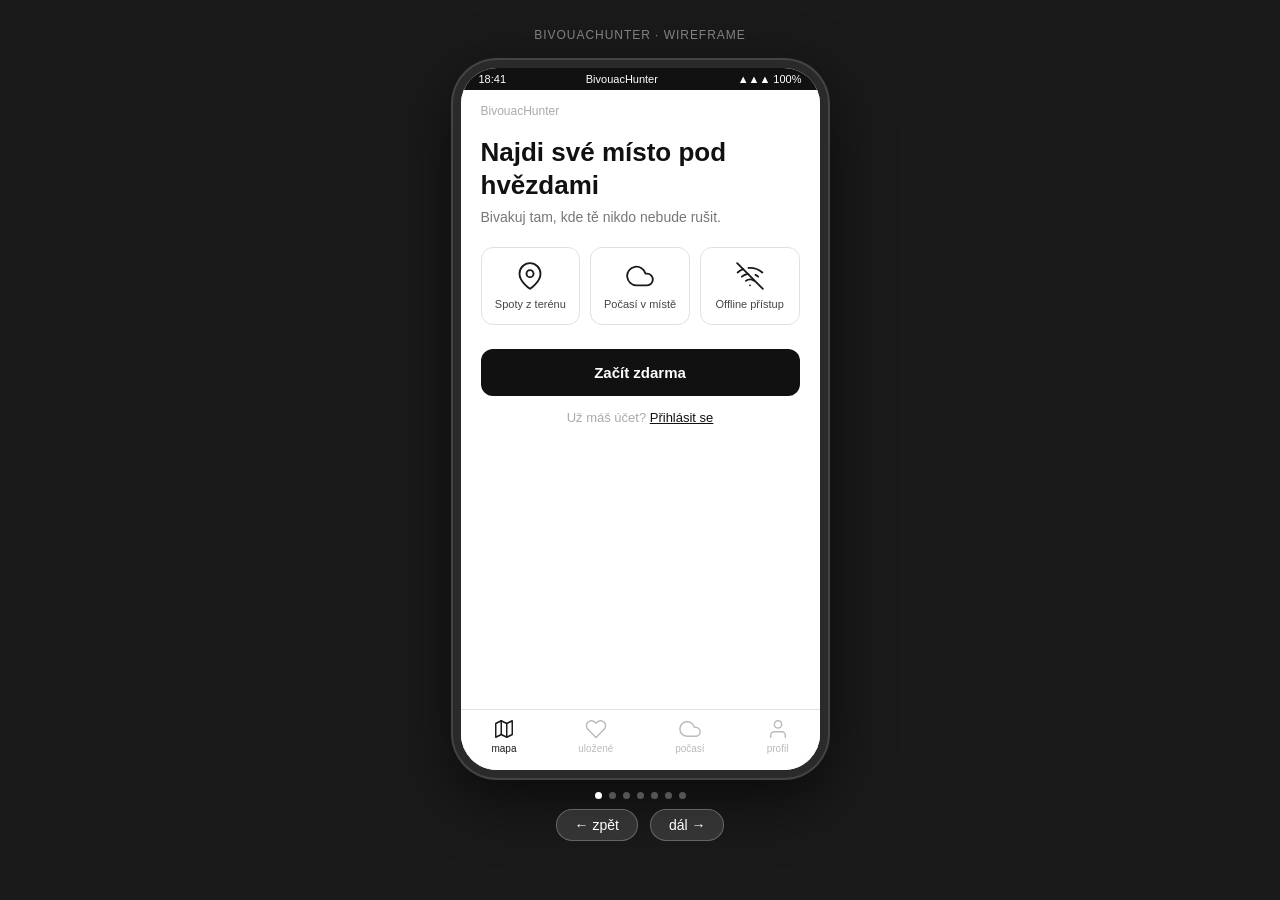
==== commit 1a74ab7e: "Fix scroll in saved spots and use CSS class for slide activation - Add explicit scroll wrapper with " ====
--- a/index.html
+++ b/index.html
@@ -4,255 +4,7 @@
 <meta charset="utf-8">
 <meta name="viewport" content="width=device-width, initial-scale=1.0, maximum-scale=1.0, user-scalable=no">
 <title>BivouacHunter – wireframe</title>
-<style>
-:root{--map-bg:url("[data-uri]");}
-
-*{box-sizing:border-box;margin:0;padding:0;font-family:-apple-system,BlinkMacSystemFont,sans-serif;}
-body{background:#1a1a1a;display:flex;flex-direction:column;align-items:center;padding:28px 16px 40px;}
-h1{color:#fff;font-size:12px;font-weight:400;letter-spacing:.08em;text-transform:uppercase;margin-bottom:18px;opacity:.45;}
-.phone{width:375px;border-radius:44px;border:8px solid #2a2a2a;box-shadow:0 0 0 2px #444,0 20px 60px rgba(0,0,0,.6);overflow:hidden;background:#fff;}
-.sb{background:#111;color:#fff;font-size:11px;display:flex;justify-content:space-between;padding:5px 18px;}
-.wrap{overflow:hidden;width:359px;height:680px;position:relative;}
-.slides{position:relative;width:359px;height:680px;}
-.sl{width:359px;height:680px;position:absolute;top:0;left:0;overflow:hidden;background:#fff;opacity:0;pointer-events:none;transition:opacity .3s ease;}
-/* bottom nav */
-.bnav{position:absolute;bottom:0;left:0;right:0;background:rgba(255,255,255,.97);backdrop-filter:blur(8px);border-top:.5px solid #e0e0e0;display:flex;justify-content:space-around;align-items:center;padding:8px 0 16px;z-index:50;}
-.ni{display:flex;flex-direction:column;align-items:center;gap:3px;font-size:10px;color:#bbb;cursor:pointer;}
-.ni.active{color:#1a1a1a;}
-.ni svg{stroke:currentColor;fill:none;}
-/* S1 onboarding */
-.tbar{padding:14px 20px 0;font-size:12px;color:#aaa;}
-.hero{font-size:26px;font-weight:700;color:#111;padding:18px 20px 8px;line-height:1.25;}
-.sub{font-size:14px;color:#777;padding:0 20px 22px;}
-.fcards{display:flex;gap:10px;padding:0 20px 24px;}
-.fc{flex:1;border:.5px solid #e0e0e0;border-radius:12px;padding:14px 10px;display:flex;flex-direction:column;align-items:center;gap:8px;font-size:11px;color:#444;text-align:center;}
-.fc svg{stroke:#1a1a1a;fill:none;stroke-width:1.6;stroke-linecap:round;stroke-linejoin:round;}
-.bmain{margin:0 20px;background:#111;color:#fff;border-radius:12px;padding:15px;text-align:center;font-size:15px;font-weight:600;cursor:pointer;}
-.lhint{text-align:center;font-size:13px;color:#aaa;padding:14px;}
-.lhint a{color:#111;text-decoration:underline;cursor:pointer;}
-/* S2 registrace */
-.shd{padding:16px 20px 6px;display:flex;align-items:center;gap:10px;}
-.shd svg{stroke:#1a1a1a;fill:none;stroke-width:1.6;stroke-linecap:round;stroke-linejoin:round;cursor:pointer;}
-.stitle{font-size:22px;font-weight:700;color:#111;padding:4px 20px 6px;}
-.shint{font-size:13px;color:#888;padding:0 20px 16px;}
-.fi{margin:0 20px 12px;}
-.fi label{font-size:11px;color:#888;display:block;margin-bottom:4px;}
-.fi input{width:100%;border:.5px solid #ddd;border-radius:10px;padding:11px 14px;font-size:14px;color:#111;background:#fafafa;}
-.divd{display:flex;align-items:center;gap:10px;margin:12px 20px;font-size:12px;color:#bbb;}
-.divd::before,.divd::after{content:'';flex:1;height:.5px;background:#e8e8e8;}
-.bgoog{margin:0 20px;border:.5px solid #ddd;border-radius:12px;padding:12px;text-align:center;font-size:14px;color:#333;cursor:pointer;}
-/* S3 mapa */
-.mbg{position:absolute;inset:0;background-image:url('[data-uri]');background-size:cover;background-position:center;}
-.radar-layer{position:absolute;inset:0;pointer-events:none;display:none;z-index:4;background-image:url('[data-uri]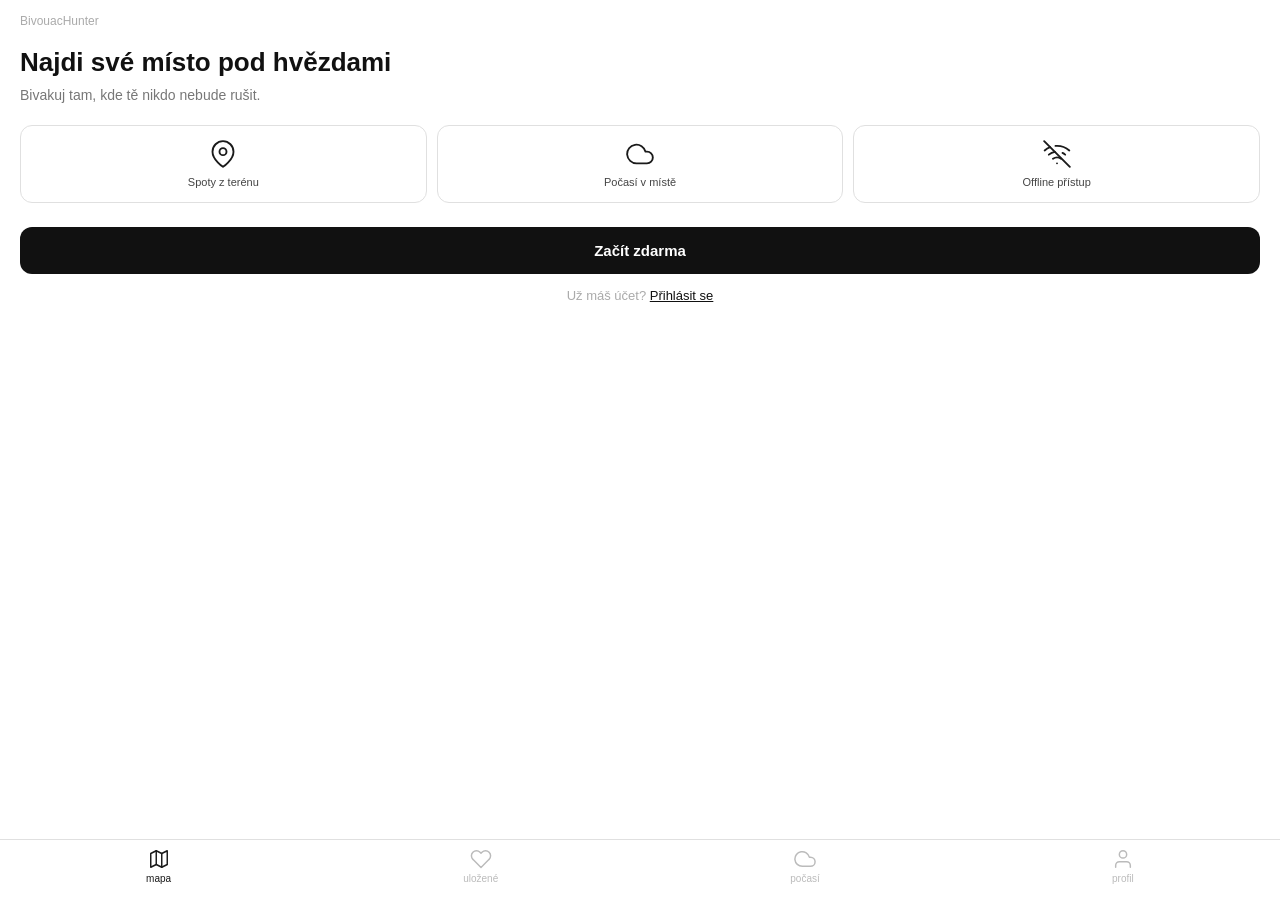
==== commit d7b5b314: "Mobile-first layout: remove mockup on mobile, add auth guard - Flip CSS to mobile-first default; pho" ====
--- a/index.html
+++ b/index.html
@@ -36,10 +36,10 @@
     <div class="fi"><label>E-MAIL</label><input type="text" placeholder="vas@email.cz"></div>
     <div class="fi"><label>HESLO</label><input type="password" placeholder="••••••••"></div>
     <div class="fi"><label>HESLO ZNOVU</label><input type="password" placeholder="••••••••"></div>
-    <div class="bmain" onclick="goTo(4)">Vytvořit účet</div>
+    <div class="bmain" onclick="login(4)">Vytvořit účet</div>
     <div class="divd">nebo</div>
-    <div class="bgoog">Registrovat přes Google</div>
-    <p class="lhint">Máte již účet? <a onclick="goTo(3)">Přihlásit se</a></p>
+    <div class="bgoog" onclick="login(4)">Registrovat přes Google</div>
+    <p class="lhint">Máte již účet? <a onclick="login(3)">Přihlásit se</a></p>
     
   </div>
 
@@ -408,7 +408,7 @@
       <div class="mi" onclick="goTo(7)"><svg width="18" height="18" viewBox="0 0 24 24"><circle cx="12" cy="12" r="3"/><path d="M19.4 15a1.65 1.65 0 0 0 .33 1.82l.06.06a2 2 0 0 1-2.83 2.83l-.06-.06a1.65 1.65 0 0 0-1.82-.33 1.65 1.65 0 0 0-1 1.51V21a2 2 0 0 1-4 0v-.09A1.65 1.65 0 0 0 9 19.4a1.65 1.65 0 0 0-1.82.33l-.06.06a2 2 0 0 1-2.83-2.83l.06-.06A1.65 1.65 0 0 0 4.68 15a1.65 1.65 0 0 0-1.51-1H3a2 2 0 0 1 0-4h.09A1.65 1.65 0 0 0 4.6 9a1.65 1.65 0 0 0-.33-1.82l-.06-.06a2 2 0 0 1 2.83-2.83l.06.06A1.65 1.65 0 0 0 9 4.68a1.65 1.65 0 0 0 1-1.51V3a2 2 0 0 1 4 0v.09a1.65 1.65 0 0 0 1 1.51 1.65 1.65 0 0 0 1.82-.33l.06-.06a2 2 0 0 1 2.83 2.83l-.06.06A1.65 1.65 0 0 0 19.4 9a1.65 1.65 0 0 0 1.51 1H21a2 2 0 0 1 0 4h-.09a1.65 1.65 0 0 0-1.51 1z"/></svg>Nastavení<span class="ar">›</span></div>
     </div>
     <div class="psec" style="margin-top:8px;">
-      <div class="mi miout" onclick="goTo(1)"><svg width="18" height="18" viewBox="0 0 24 24"><path d="M9 21H5a2 2 0 0 1-2-2V5a2 2 0 0 1 2-2h4"/><polyline points="16 17 21 12 16 7"/><line x1="21" y1="12" x2="9" y2="12"/></svg>Odhlásit se</div>
+      <div class="mi miout" onclick="logout()"><svg width="18" height="18" viewBox="0 0 24 24"><path d="M9 21H5a2 2 0 0 1-2-2V5a2 2 0 0 1 2-2h4"/><polyline points="16 17 21 12 16 7"/><line x1="21" y1="12" x2="9" y2="12"/></svg>Odhlásit se</div>
     </div>
     <div class="bnav"><div class="ni" onclick="goTo(4)"><svg width="22" height="22" viewBox="0 0 24 24" fill="none" stroke="currentColor" stroke-width="1.6" stroke-linecap="round" stroke-linejoin="round"><polygon points="3 6 9 3 15 6 21 3 21 18 15 21 9 18 3 21"/><line x1="9" y1="3" x2="9" y2="18"/><line x1="15" y1="6" x2="15" y2="21"/></svg><span>mapa</span></div><div class="ni" onclick="goTo(2)"><svg width="22" height="22" viewBox="0 0 24 24" fill="none" stroke="currentColor" stroke-width="1.6" stroke-linecap="round" stroke-linejoin="round"><path d="M20.84 4.61a5.5 5.5 0 0 0-7.78 0L12 5.67l-1.06-1.06a5.5 5.5 0 0 0-7.78 7.78l1.06 1.06L12 21.23l7.78-7.78 1.06-1.06a5.5 5.5 0 0 0 0-7.78z"/></svg><span>uložené</span></div><div class="ni" onclick="goTo(3)"><svg width="22" height="22" viewBox="0 0 24 24" fill="none" stroke="currentColor" stroke-width="1.6" stroke-linecap="round" stroke-linejoin="round"><path d="M18 10h-1.26A8 8 0 1 0 9 20h9a5 5 0 0 0 0-10z"/></svg><span>počasí</span></div><div class="ni active" onclick="goTo(6)"><svg width="22" height="22" viewBox="0 0 24 24" fill="none" stroke="currentColor" stroke-width="1.6" stroke-linecap="round" stroke-linejoin="round"><path d="M20 21v-2a4 4 0 0 0-4-4H8a4 4 0 0 0-4 4v2"/><circle cx="12" cy="7" r="4"/></svg><span>profil</span></div></div>
   </div>
--- a/styles.css
+++ b/styles.css
@@ -1,14 +1,16 @@
 :root{--map-bg:url("[data-uri]");}
 
 *{box-sizing:border-box;margin:0;padding:0;font-family:-apple-system,BlinkMacSystemFont,sans-serif;}
-body{background:#1a1a1a;display:flex;flex-direction:column;align-items:center;padding:28px 16px 40px;}
-h1{color:#fff;font-size:12px;font-weight:400;letter-spacing:.08em;text-transform:uppercase;margin-bottom:18px;opacity:.45;}
-.phone{width:375px;border-radius:44px;border:8px solid #2a2a2a;box-shadow:0 0 0 2px #444,0 20px 60px rgba(0,0,0,.6);overflow:hidden;background:#fff;}
-.sb{background:#111;color:#fff;font-size:11px;display:flex;justify-content:space-between;padding:5px 18px;}
-.wrap{overflow:hidden;width:359px;height:680px;position:relative;}
-.slides{position:relative;width:359px;height:680px;}
-.sl{width:359px;height:680px;position:absolute;top:0;left:0;overflow:hidden;background:#fff;opacity:0;pointer-events:none;transition:opacity .3s ease;}
+body{background:#fff;margin:0;padding:0;overflow:hidden;height:100%;}
+h1{display:none;}
+.phone{width:100vw;height:100vh;position:fixed;top:0;left:0;border:none;border-radius:0;box-shadow:none;overflow:hidden;background:#fff;}
+.sb{display:none;background:#111;color:#fff;font-size:11px;justify-content:space-between;padding:5px 18px;}
+.wrap{overflow:hidden;width:100vw;height:100vh;position:relative;}
+.slides{position:relative;width:100vw;height:100vh;}
+.sl{width:100vw;height:100vh;position:absolute;top:0;left:0;overflow:hidden;background:#fff;opacity:0;pointer-events:none;transition:opacity .3s ease;}
 .sl.active{opacity:1;pointer-events:auto;}
+.sl .bnav{display:none;}
+.sl.active .bnav{display:flex;}
 /* bottom nav */
 .bnav{position:absolute;bottom:0;left:0;right:0;background:rgba(255,255,255,.97);backdrop-filter:blur(8px);border-top:.5px solid #e0e0e0;display:flex;justify-content:space-around;align-items:center;padding:8px 0 16px;z-index:50;}
 .ni{display:flex;flex-direction:column;align-items:center;gap:3px;font-size:10px;color:#bbb;cursor:pointer;}
@@ -85,6 +87,7 @@
 .sos-close-btn{font-size:13px;color:#888;cursor:pointer;padding:8px 20px;border:.5px solid #e0e0e0;border-radius:20px;display:inline-block;}
 
 /* S4 spot detail */
+.mbg{height:calc(100vh - 138px);}
 .mbgd{position:absolute;inset:0;background-image:var(--map-bg);background-size:cover;background-position:center;filter:brightness(.7);}
 .sheet{position:absolute;bottom:138px;left:0;right:0;background:#fff;border-radius:18px 18px 0 0;box-shadow:0 -4px 24px rgba(0,0,0,.2);z-index:40;padding:0 0 8px;overflow-y:auto;max-height:460px;scrollbar-width:none;-ms-overflow-style:none;}
 .sheet::-webkit-scrollbar{display:none;}
@@ -124,7 +127,7 @@
 .miout{color:#c0392b;}
 .miout svg{stroke:#c0392b;}
 /* nav dots */
-.dots{display:flex;gap:7px;margin-top:14px;}
+.dots{display:none;gap:7px;margin-top:14px;}
 .d{width:7px;height:7px;border-radius:50%;background:#555;cursor:pointer;transition:background .2s;}
 .d.active{background:#fff;}
 .arrows{display:flex;gap:12px;margin-top:10px;}
@@ -234,15 +237,14 @@
 }
 
 
-@media (max-width: 768px) {
-  html, body { margin:0; padding:0 !important; background:#fff; display:block !important; overflow:hidden; height:100%; }
-  h1 { display:none; }
-  .phone { width:100vw !important; height:100vh !important; border:none !important; border-radius:0 !important; box-shadow:none !important; position:fixed !important; top:0; left:0; }
-  .wrap { width:100vw !important; height:100vh !important; }
-  .slides { width:100vw !important; height:100vh !important; }
-  .sl { width:100vw !important; min-width:100vw !important; height:100vh !important; }
-  .controls { display:none !important; }
-  .dots { display:none !important; }
-  /* Mapa se přizpůsobí – bnav (56px) + flt-panel (82px) = 138px */
-  .mbg { height:calc(100vh - 138px) !important; }
+@media (min-width: 769px) {
+  html, body { background:#1a1a1a !important; display:flex !important; flex-direction:column; align-items:center; padding:28px 16px 40px !important; overflow:auto !important; height:auto !important; }
+  h1 { display:block !important; color:#fff; font-size:12px; font-weight:400; letter-spacing:.08em; text-transform:uppercase; margin-bottom:18px; opacity:.45; }
+  .sb { display:flex !important; }
+  .phone { width:375px !important; height:auto !important; border-radius:44px !important; border:8px solid #2a2a2a !important; box-shadow:0 0 0 2px #444,0 20px 60px rgba(0,0,0,.6) !important; position:static !important; }
+  .wrap { width:359px !important; height:680px !important; }
+  .slides { width:359px !important; height:680px !important; }
+  .sl { width:359px !important; height:680px !important; }
+  .dots { display:flex !important; }
+  .mbg { height:auto !important; }
 }
